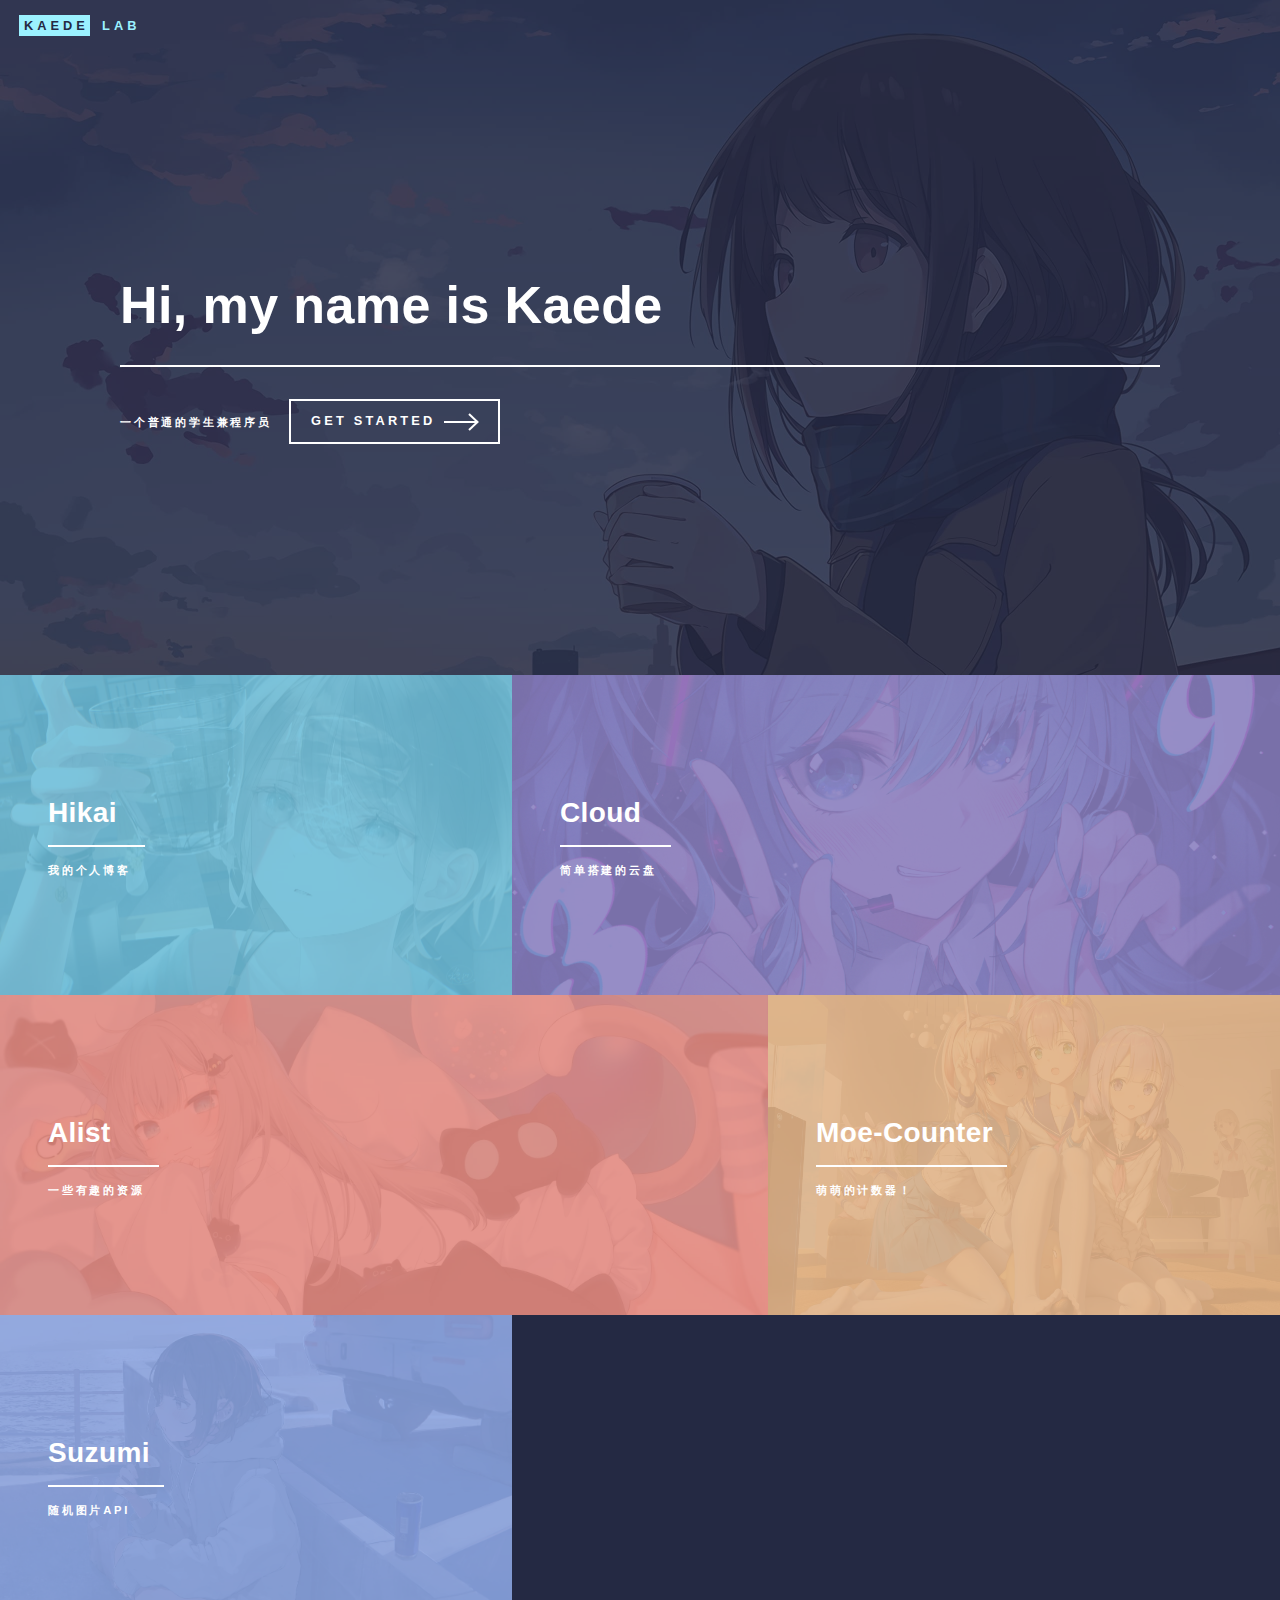
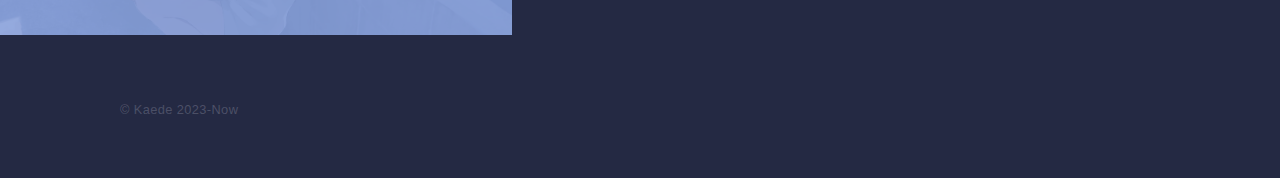
==== kaede-lab/index.html @ 8e65e3f0 "加入个人博客的源代码" ====
<!DOCTYPE HTML>
<html>

<head>
	<title>Kaede Lab</title>
	<meta charset="utf-8" />
	<meta name="viewport" content="width=device-width, initial-scale=1, user-scalable=no" />
	<link rel="stylesheet" href="assets/css/main.css" />
	<noscript>
		<link rel="stylesheet" href="assets/css/noscript.css" />
	</noscript>
</head>

<body class="is-preload">
	<!-- Wrapper -->
	<div id="wrapper">
		<!-- Header -->
		<header id="header" class="alt">
			<a href="index.html" class="logo"><strong>Kaede</strong> <span>Lab</span></a>
		</header>
		<section id="banner" class="major">
			<div class="inner">
				<header class="major">
					<h1>Hi, my name is Kaede</h1>
				</header>
				<div class="content">
					<p>一个普通的学生兼程序员</p>
					<ul class="actions">
						<li><a href="#one" class="button next scrolly">Get Started</a></li>
					</ul>
				</div>
			</div>
		</section>

		<!-- Main -->
		<div id="Hikai">
			<!-- One -->
			<section id="one" class="tiles">
				<article>
					<span class="image">
						<img src="images/pic01.jpg" alt="" />
					</span>
					<header class="major">
						<h3><a href="https://blog.hikai.top/" class="link">Hikai</a></h3>
						<p>我的个人博客</p>
					</header>
				</article>
				<article>
					<span class="image">
						<img src="images/pic02.jpg" alt="" />
					</span>
					<header class="major">
						<h3><a href="https://cloud.hikai.top/" class="link">Cloud</a></h3>
						<p>简单搭建的云盘</p>
					</header>
				</article>
				<article>
					<span class="image">
						<img src="images/pic03.jpg" alt="" />
					</span>
					<header class="major">
						<h3><a href="https://disk.hikai.top/" class="link">Alist</a></h3>
						<p>一些有趣的资源</p>
					</header>
				</article>
				<article>
					<span class="image">
						<img src="images/pic04.jpg" alt="" />
					</span>
					<header class="major">
						<h3><a href="https://count.hikai.top/" class="link">Moe-Counter</a></h3>
						<p>萌萌的计数器！</p>
					</header>
				</article>
				<article>
					<span class="image">
						<img src="images/pic05.jpg" alt="" />
					</span>
					<header class="major">
						<h3><a href="https://suzumi.hikai.top/" class="link">Suzumi</a></h3>
						<p>随机图片API</p>
					</header>
				</article>
			</section>
		</div>
		<!-- Footer -->
		<footer id="footer">
			<div class="inner">
				<ul class="copyright">
					<li>&copy; Kaede 2023-Now</li>
				</ul>
			</div>
		</footer>

	</div>

	<!-- Scripts -->
	<script src="assets/js/jquery.min.js"></script>
	<script src="assets/js/jquery.scrolly.min.js"></script>
	<script src="assets/js/jquery.scrollex.min.js"></script>
	<script src="assets/js/browser.min.js"></script>
	<script src="assets/js/breakpoints.min.js"></script>
	<script src="assets/js/util.js"></script>
	<script src="assets/js/main.js"></script>

</body>

</html>
---- kaede-lab/assets/css/main.css ----
@import url(font-awesome.min.css);

/*
	Forty by HTML5 UP
	html5up.net | @ajlkn
	Free for personal and commercial use under the CCA 3.0 license (html5up.net/license)
*/

html, body, div, span, applet, object,
iframe, h1, h2, h3, h4, h5, h6, p, blockquote,
pre, a, abbr, acronym, address, big, cite,
code, del, dfn, em, img, ins, kbd, q, s, samp,
small, strike, strong, sub, sup, tt, var, b,
u, i, center, dl, dt, dd, ol, ul, li, fieldset,
form, label, legend, table, caption, tbody,
tfoot, thead, tr, th, td, article, aside,
canvas, details, embed, figure, figcaption,
footer, header, hgroup, menu, nav, output, ruby,
section, summary, time, mark, audio, video {
	margin: 0;
	padding: 0;
	border: 0;
	font-size: 100%;
	font: inherit;
	vertical-align: baseline;}

article, aside, details, figcaption, figure,
footer, header, hgroup, menu, nav, section {
	display: block;}

body {
	line-height: 1;
}

ol, ul {
	list-style: none;
}

blockquote, q {
	quotes: none;
}

	blockquote:before, blockquote:after, q:before, q:after {
		content: '';
		content: none;
	}

table {
	border-collapse: collapse;
	border-spacing: 0;
}

body {
	-webkit-text-size-adjust: none;
}

mark {
	background-color: transparent;
	color: inherit;
}

input::-moz-focus-inner {
	border: 0;
	padding: 0;
}

input, select, textarea {
	-moz-appearance: none;
	-webkit-appearance: none;
	-ms-appearance: none;
	appearance: none;
}

/* Basic */

	@-ms-viewport {
		width: device-width;
	}

	body {
		-ms-overflow-style: scrollbar;
	}

	@media screen and (max-width: 480px) {

		html, body {
			min-width: 320px;
		}

	}

	html {
		box-sizing: border-box;
	}

	*, *:before, *:after {
		box-sizing: inherit;
	}

	body {
		background: #242943;
	}

		body.is-preload *, body.is-preload *:before, body.is-preload *:after {
			-moz-animation: none !important;
			-webkit-animation: none !important;
			-ms-animation: none !important;
			animation: none !important;
			-moz-transition: none !important;
			-webkit-transition: none !important;
			-ms-transition: none !important;
			transition: none !important;
		}

/* Type */

	body, input, select, textarea {
		color: #ffffff;
		font-family: "Source Sans Pro", Helvetica, sans-serif;
		font-size: 17pt;
		font-weight: 300;
		letter-spacing: 0.025em;
		line-height: 1.65;
	}

		@media screen and (max-width: 1680px) {

			body, input, select, textarea {
				font-size: 14pt;
			}

		}

		@media screen and (max-width: 1280px) {

			body, input, select, textarea {
				font-size: 12pt;
			}

		}

		@media screen and (max-width: 360px) {

			body, input, select, textarea {
				font-size: 11pt;
			}

		}

	a {
		-moz-transition: color 0.2s ease-in-out, border-bottom-color 0.2s ease-in-out;
		-webkit-transition: color 0.2s ease-in-out, border-bottom-color 0.2s ease-in-out;
		-ms-transition: color 0.2s ease-in-out, border-bottom-color 0.2s ease-in-out;
		transition: color 0.2s ease-in-out, border-bottom-color 0.2s ease-in-out;
		border-bottom: dotted 1px;
		color: inherit;
		text-decoration: none;
	}

		a:hover {
			border-bottom-color: transparent;
			color: #9bf1ff !important;
		}

		a:active {
			color: #53e3fb !important;
		}

	strong, b {
		color: #ffffff;
		font-weight: 600;
	}

	em, i {
		font-style: italic;
	}

	p {
		margin: 0 0 2em 0;
	}

	h1, h2, h3, h4, h5, h6 {
		color: #ffffff;
		font-weight: 600;
		line-height: 1.65;
		margin: 0 0 1em 0;
	}

		h1 a, h2 a, h3 a, h4 a, h5 a, h6 a {
			color: inherit;
			border-bottom: 0;
		}

	h1 {
		font-size: 2.5em;
	}

	h2 {
		font-size: 1.75em;
	}

	h3 {
		font-size: 1.35em;
	}

	h4 {
		font-size: 1.1em;
	}

	h5 {
		font-size: 0.9em;
	}

	h6 {
		font-size: 0.7em;
	}

	@media screen and (max-width: 736px) {

		h1 {
			font-size: 2em;
		}

		h2 {
			font-size: 1.5em;
		}

		h3 {
			font-size: 1.25em;
		}

	}

	sub {
		font-size: 0.8em;
		position: relative;
		top: 0.5em;
	}

	sup {
		font-size: 0.8em;
		position: relative;
		top: -0.5em;
	}

	blockquote {
		border-left: solid 4px rgba(212, 212, 255, 0.1);
		font-style: italic;
		margin: 0 0 2em 0;
		padding: 0.5em 0 0.5em 2em;
	}

	code {
		background: rgba(212, 212, 255, 0.035);
		font-family: "Courier New", monospace;
		font-size: 0.9em;
		margin: 0 0.25em;
		padding: 0.25em 0.65em;
	}

	pre {
		-webkit-overflow-scrolling: touch;
		font-family: "Courier New", monospace;
		font-size: 0.9em;
		margin: 0 0 2em 0;
	}

		pre code {
			display: block;
			line-height: 1.75;
			padding: 1em 1.5em;
			overflow-x: auto;
		}

	hr {
		border: 0;
		border-bottom: solid 1px rgba(212, 212, 255, 0.1);
		margin: 2em 0;
	}

		hr.major {
			margin: 3em 0;
		}

	.align-left {
		text-align: left;
	}

	.align-center {
		text-align: center;
	}

	.align-right {
		text-align: right;
	}

/* Row */

	.row {
		display: flex;
		flex-wrap: wrap;
		box-sizing: border-box;
		align-items: stretch;
	}

		.row > * {
			box-sizing: border-box;
		}

		.row.gtr-uniform > * > :last-child {
			margin-bottom: 0;
		}

		.row.aln-left {
			justify-content: flex-start;
		}

		.row.aln-center {
			justify-content: center;
		}

		.row.aln-right {
			justify-content: flex-end;
		}

		.row.aln-top {
			align-items: flex-start;
		}

		.row.aln-middle {
			align-items: center;
		}

		.row.aln-bottom {
			align-items: flex-end;
		}

		.row > .imp {
			order: -1;
		}

		.row > .col-1 {
			width: 8.3333333333%;
		}

		.row > .off-1 {
			margin-left: 8.3333333333%;
		}

		.row > .col-2 {
			width: 16.6666666667%;
		}

		.row > .off-2 {
			margin-left: 16.6666666667%;
		}

		.row > .col-3 {
			width: 25%;
		}

		.row > .off-3 {
			margin-left: 25%;
		}

		.row > .col-4 {
			width: 33.3333333333%;
		}

		.row > .off-4 {
			margin-left: 33.3333333333%;
		}

		.row > .col-5 {
			width: 41.6666666667%;
		}

		.row > .off-5 {
			margin-left: 41.6666666667%;
		}

		.row > .col-6 {
			width: 50%;
		}

		.row > .off-6 {
			margin-left: 50%;
		}

		.row > .col-7 {
			width: 58.3333333333%;
		}

		.row > .off-7 {
			margin-left: 58.3333333333%;
		}

		.row > .col-8 {
			width: 66.6666666667%;
		}

		.row > .off-8 {
			margin-left: 66.6666666667%;
		}

		.row > .col-9 {
			width: 75%;
		}

		.row > .off-9 {
			margin-left: 75%;
		}

		.row > .col-10 {
			width: 83.3333333333%;
		}

		.row > .off-10 {
			margin-left: 83.3333333333%;
		}

		.row > .col-11 {
			width: 91.6666666667%;
		}

		.row > .off-11 {
			margin-left: 91.6666666667%;
		}

		.row > .col-12 {
			width: 100%;
		}

		.row > .off-12 {
			margin-left: 100%;
		}

		.row.gtr-0 {
			margin-top: 0;
			margin-left: 0em;
		}

			.row.gtr-0 > * {
				padding: 0 0 0 0em;
			}

			.row.gtr-0.gtr-uniform {
				margin-top: 0em;
			}

				.row.gtr-0.gtr-uniform > * {
					padding-top: 0em;
				}

		.row.gtr-25 {
			margin-top: 0;
			margin-left: -0.5em;
		}

			.row.gtr-25 > * {
				padding: 0 0 0 0.5em;
			}

			.row.gtr-25.gtr-uniform {
				margin-top: -0.5em;
			}

				.row.gtr-25.gtr-uniform > * {
					padding-top: 0.5em;
				}

		.row.gtr-50 {
			margin-top: 0;
			margin-left: -1em;
		}

			.row.gtr-50 > * {
				padding: 0 0 0 1em;
			}

			.row.gtr-50.gtr-uniform {
				margin-top: -1em;
			}

				.row.gtr-50.gtr-uniform > * {
					padding-top: 1em;
				}

		.row {
			margin-top: 0;
			margin-left: -2em;
		}

			.row > * {
				padding: 0 0 0 2em;
			}

			.row.gtr-uniform {
				margin-top: -2em;
			}

				.row.gtr-uniform > * {
					padding-top: 2em;
				}

		.row.gtr-150 {
			margin-top: 0;
			margin-left: -3em;
		}

			.row.gtr-150 > * {
				padding: 0 0 0 3em;
			}

			.row.gtr-150.gtr-uniform {
				margin-top: -3em;
			}

				.row.gtr-150.gtr-uniform > * {
					padding-top: 3em;
				}

		.row.gtr-200 {
			margin-top: 0;
			margin-left: -4em;
		}

			.row.gtr-200 > * {
				padding: 0 0 0 4em;
			}

			.row.gtr-200.gtr-uniform {
				margin-top: -4em;
			}

				.row.gtr-200.gtr-uniform > * {
					padding-top: 4em;
				}

		@media screen and (max-width: 1680px) {

			.row {
				display: flex;
				flex-wrap: wrap;
				box-sizing: border-box;
				align-items: stretch;
			}

				.row > * {
					box-sizing: border-box;
				}

				.row.gtr-uniform > * > :last-child {
					margin-bottom: 0;
				}

				.row.aln-left {
					justify-content: flex-start;
				}

				.row.aln-center {
					justify-content: center;
				}

				.row.aln-right {
					justify-content: flex-end;
				}

				.row.aln-top {
					align-items: flex-start;
				}

				.row.aln-middle {
					align-items: center;
				}

				.row.aln-bottom {
					align-items: flex-end;
				}

				.row > .imp-xlarge {
					order: -1;
				}

				.row > .col-1-xlarge {
					width: 8.3333333333%;
				}

				.row > .off-1-xlarge {
					margin-left: 8.3333333333%;
				}

				.row > .col-2-xlarge {
					width: 16.6666666667%;
				}

				.row > .off-2-xlarge {
					margin-left: 16.6666666667%;
				}

				.row > .col-3-xlarge {
					width: 25%;
				}

				.row > .off-3-xlarge {
					margin-left: 25%;
				}

				.row > .col-4-xlarge {
					width: 33.3333333333%;
				}

				.row > .off-4-xlarge {
					margin-left: 33.3333333333%;
				}

				.row > .col-5-xlarge {
					width: 41.6666666667%;
				}

				.row > .off-5-xlarge {
					margin-left: 41.6666666667%;
				}

				.row > .col-6-xlarge {
					width: 50%;
				}

				.row > .off-6-xlarge {
					margin-left: 50%;
				}

				.row > .col-7-xlarge {
					width: 58.3333333333%;
				}

				.row > .off-7-xlarge {
					margin-left: 58.3333333333%;
				}

				.row > .col-8-xlarge {
					width: 66.6666666667%;
				}

				.row > .off-8-xlarge {
					margin-left: 66.6666666667%;
				}

				.row > .col-9-xlarge {
					width: 75%;
				}

				.row > .off-9-xlarge {
					margin-left: 75%;
				}

				.row > .col-10-xlarge {
					width: 83.3333333333%;
				}

				.row > .off-10-xlarge {
					margin-left: 83.3333333333%;
				}

				.row > .col-11-xlarge {
					width: 91.6666666667%;
				}

				.row > .off-11-xlarge {
					margin-left: 91.6666666667%;
				}

				.row > .col-12-xlarge {
					width: 100%;
				}

				.row > .off-12-xlarge {
					margin-left: 100%;
				}

				.row.gtr-0 {
					margin-top: 0;
					margin-left: 0em;
				}

					.row.gtr-0 > * {
						padding: 0 0 0 0em;
					}

					.row.gtr-0.gtr-uniform {
						margin-top: 0em;
					}

						.row.gtr-0.gtr-uniform > * {
							padding-top: 0em;
						}

				.row.gtr-25 {
					margin-top: 0;
					margin-left: -0.5em;
				}

					.row.gtr-25 > * {
						padding: 0 0 0 0.5em;
					}

					.row.gtr-25.gtr-uniform {
						margin-top: -0.5em;
					}

						.row.gtr-25.gtr-uniform > * {
							padding-top: 0.5em;
						}

				.row.gtr-50 {
					margin-top: 0;
					margin-left: -1em;
				}

					.row.gtr-50 > * {
						padding: 0 0 0 1em;
					}

					.row.gtr-50.gtr-uniform {
						margin-top: -1em;
					}

						.row.gtr-50.gtr-uniform > * {
							padding-top: 1em;
						}

				.row {
					margin-top: 0;
					margin-left: -2em;
				}

					.row > * {
						padding: 0 0 0 2em;
					}

					.row.gtr-uniform {
						margin-top: -2em;
					}

						.row.gtr-uniform > * {
							padding-top: 2em;
						}

				.row.gtr-150 {
					margin-top: 0;
					margin-left: -3em;
				}

					.row.gtr-150 > * {
						padding: 0 0 0 3em;
					}

					.row.gtr-150.gtr-uniform {
						margin-top: -3em;
					}

						.row.gtr-150.gtr-uniform > * {
							padding-top: 3em;
						}

				.row.gtr-200 {
					margin-top: 0;
					margin-left: -4em;
				}

					.row.gtr-200 > * {
						padding: 0 0 0 4em;
					}

					.row.gtr-200.gtr-uniform {
						margin-top: -4em;
					}

						.row.gtr-200.gtr-uniform > * {
							padding-top: 4em;
						}

		}

		@media screen and (max-width: 1280px) {

			.row {
				display: flex;
				flex-wrap: wrap;
				box-sizing: border-box;
				align-items: stretch;
			}

				.row > * {
					box-sizing: border-box;
				}

				.row.gtr-uniform > * > :last-child {
					margin-bottom: 0;
				}

				.row.aln-left {
					justify-content: flex-start;
				}

				.row.aln-center {
					justify-content: center;
				}

				.row.aln-right {
					justify-content: flex-end;
				}

				.row.aln-top {
					align-items: flex-start;
				}

				.row.aln-middle {
					align-items: center;
				}

				.row.aln-bottom {
					align-items: flex-end;
				}

				.row > .imp-large {
					order: -1;
				}

				.row > .col-1-large {
					width: 8.3333333333%;
				}

				.row > .off-1-large {
					margin-left: 8.3333333333%;
				}

				.row > .col-2-large {
					width: 16.6666666667%;
				}

				.row > .off-2-large {
					margin-left: 16.6666666667%;
				}

				.row > .col-3-large {
					width: 25%;
				}

				.row > .off-3-large {
					margin-left: 25%;
				}

				.row > .col-4-large {
					width: 33.3333333333%;
				}

				.row > .off-4-large {
					margin-left: 33.3333333333%;
				}

				.row > .col-5-large {
					width: 41.6666666667%;
				}

				.row > .off-5-large {
					margin-left: 41.6666666667%;
				}

				.row > .col-6-large {
					width: 50%;
				}

				.row > .off-6-large {
					margin-left: 50%;
				}

				.row > .col-7-large {
					width: 58.3333333333%;
				}

				.row > .off-7-large {
					margin-left: 58.3333333333%;
				}

				.row > .col-8-large {
					width: 66.6666666667%;
				}

				.row > .off-8-large {
					margin-left: 66.6666666667%;
				}

				.row > .col-9-large {
					width: 75%;
				}

				.row > .off-9-large {
					margin-left: 75%;
				}

				.row > .col-10-large {
					width: 83.3333333333%;
				}

				.row > .off-10-large {
					margin-left: 83.3333333333%;
				}

				.row > .col-11-large {
					width: 91.6666666667%;
				}

				.row > .off-11-large {
					margin-left: 91.6666666667%;
				}

				.row > .col-12-large {
					width: 100%;
				}

				.row > .off-12-large {
					margin-left: 100%;
				}

				.row.gtr-0 {
					margin-top: 0;
					margin-left: 0em;
				}

					.row.gtr-0 > * {
						padding: 0 0 0 0em;
					}

					.row.gtr-0.gtr-uniform {
						margin-top: 0em;
					}

						.row.gtr-0.gtr-uniform > * {
							padding-top: 0em;
						}

				.row.gtr-25 {
					margin-top: 0;
					margin-left: -0.375em;
				}

					.row.gtr-25 > * {
						padding: 0 0 0 0.375em;
					}

					.row.gtr-25.gtr-uniform {
						margin-top: -0.375em;
					}

						.row.gtr-25.gtr-uniform > * {
							padding-top: 0.375em;
						}

				.row.gtr-50 {
					margin-top: 0;
					margin-left: -0.75em;
				}

					.row.gtr-50 > * {
						padding: 0 0 0 0.75em;
					}

					.row.gtr-50.gtr-uniform {
						margin-top: -0.75em;
					}

						.row.gtr-50.gtr-uniform > * {
							padding-top: 0.75em;
						}

				.row {
					margin-top: 0;
					margin-left: -1.5em;
				}

					.row > * {
						padding: 0 0 0 1.5em;
					}

					.row.gtr-uniform {
						margin-top: -1.5em;
					}

						.row.gtr-uniform > * {
							padding-top: 1.5em;
						}

				.row.gtr-150 {
					margin-top: 0;
					margin-left: -2.25em;
				}

					.row.gtr-150 > * {
						padding: 0 0 0 2.25em;
					}

					.row.gtr-150.gtr-uniform {
						margin-top: -2.25em;
					}

						.row.gtr-150.gtr-uniform > * {
							padding-top: 2.25em;
						}

				.row.gtr-200 {
					margin-top: 0;
					margin-left: -3em;
				}

					.row.gtr-200 > * {
						padding: 0 0 0 3em;
					}

					.row.gtr-200.gtr-uniform {
						margin-top: -3em;
					}

						.row.gtr-200.gtr-uniform > * {
							padding-top: 3em;
						}

		}

		@media screen and (max-width: 980px) {

			.row {
				display: flex;
				flex-wrap: wrap;
				box-sizing: border-box;
				align-items: stretch;
			}

				.row > * {
					box-sizing: border-box;
				}

				.row.gtr-uniform > * > :last-child {
					margin-bottom: 0;
				}

				.row.aln-left {
					justify-content: flex-start;
				}

				.row.aln-center {
					justify-content: center;
				}

				.row.aln-right {
					justify-content: flex-end;
				}

				.row.aln-top {
					align-items: flex-start;
				}

				.row.aln-middle {
					align-items: center;
				}

				.row.aln-bottom {
					align-items: flex-end;
				}

				.row > .imp-medium {
					order: -1;
				}

				.row > .col-1-medium {
					width: 8.3333333333%;
				}

				.row > .off-1-medium {
					margin-left: 8.3333333333%;
				}

				.row > .col-2-medium {
					width: 16.6666666667%;
				}

				.row > .off-2-medium {
					margin-left: 16.6666666667%;
				}

				.row > .col-3-medium {
					width: 25%;
				}

				.row > .off-3-medium {
					margin-left: 25%;
				}

				.row > .col-4-medium {
					width: 33.3333333333%;
				}

				.row > .off-4-medium {
					margin-left: 33.3333333333%;
				}

				.row > .col-5-medium {
					width: 41.6666666667%;
				}

				.row > .off-5-medium {
					margin-left: 41.6666666667%;
				}

				.row > .col-6-medium {
					width: 50%;
				}

				.row > .off-6-medium {
					margin-left: 50%;
				}

				.row > .col-7-medium {
					width: 58.3333333333%;
				}

				.row > .off-7-medium {
					margin-left: 58.3333333333%;
				}

				.row > .col-8-medium {
					width: 66.6666666667%;
				}

				.row > .off-8-medium {
					margin-left: 66.6666666667%;
				}

				.row > .col-9-medium {
					width: 75%;
				}

				.row > .off-9-medium {
					margin-left: 75%;
				}

				.row > .col-10-medium {
					width: 83.3333333333%;
				}

				.row > .off-10-medium {
					margin-left: 83.3333333333%;
				}

				.row > .col-11-medium {
					width: 91.6666666667%;
				}

				.row > .off-11-medium {
					margin-left: 91.6666666667%;
				}

				.row > .col-12-medium {
					width: 100%;
				}

				.row > .off-12-medium {
					margin-left: 100%;
				}

				.row.gtr-0 {
					margin-top: 0;
					margin-left: 0em;
				}

					.row.gtr-0 > * {
						padding: 0 0 0 0em;
					}

					.row.gtr-0.gtr-uniform {
						margin-top: 0em;
					}

						.row.gtr-0.gtr-uniform > * {
							padding-top: 0em;
						}

				.row.gtr-25 {
					margin-top: 0;
					margin-left: -0.375em;
				}

					.row.gtr-25 > * {
						padding: 0 0 0 0.375em;
					}

					.row.gtr-25.gtr-uniform {
						margin-top: -0.375em;
					}

						.row.gtr-25.gtr-uniform > * {
							padding-top: 0.375em;
						}

				.row.gtr-50 {
					margin-top: 0;
					margin-left: -0.75em;
				}

					.row.gtr-50 > * {
						padding: 0 0 0 0.75em;
					}

					.row.gtr-50.gtr-uniform {
						margin-top: -0.75em;
					}

						.row.gtr-50.gtr-uniform > * {
							padding-top: 0.75em;
						}

				.row {
					margin-top: 0;
					margin-left: -1.5em;
				}

					.row > * {
						padding: 0 0 0 1.5em;
					}

					.row.gtr-uniform {
						margin-top: -1.5em;
					}

						.row.gtr-uniform > * {
							padding-top: 1.5em;
						}

				.row.gtr-150 {
					margin-top: 0;
					margin-left: -2.25em;
				}

					.row.gtr-150 > * {
						padding: 0 0 0 2.25em;
					}

					.row.gtr-150.gtr-uniform {
						margin-top: -2.25em;
					}

						.row.gtr-150.gtr-uniform > * {
							padding-top: 2.25em;
						}

				.row.gtr-200 {
					margin-top: 0;
					margin-left: -3em;
				}

					.row.gtr-200 > * {
						padding: 0 0 0 3em;
					}

					.row.gtr-200.gtr-uniform {
						margin-top: -3em;
					}

						.row.gtr-200.gtr-uniform > * {
							padding-top: 3em;
						}

		}

		@media screen and (max-width: 736px) {

			.row {
				display: flex;
				flex-wrap: wrap;
				box-sizing: border-box;
				align-items: stretch;
			}

				.row > * {
					box-sizing: border-box;
				}

				.row.gtr-uniform > * > :last-child {
					margin-bottom: 0;
				}

				.row.aln-left {
					justify-content: flex-start;
				}

				.row.aln-center {
					justify-content: center;
				}

				.row.aln-right {
					justify-content: flex-end;
				}

				.row.aln-top {
					align-items: flex-start;
				}

				.row.aln-middle {
					align-items: center;
				}

				.row.aln-bottom {
					align-items: flex-end;
				}

				.row > .imp-small {
					order: -1;
				}

				.row > .col-1-small {
					width: 8.3333333333%;
				}

				.row > .off-1-small {
					margin-left: 8.3333333333%;
				}

				.row > .col-2-small {
					width: 16.6666666667%;
				}

				.row > .off-2-small {
					margin-left: 16.6666666667%;
				}

				.row > .col-3-small {
					width: 25%;
				}

				.row > .off-3-small {
					margin-left: 25%;
				}

				.row > .col-4-small {
					width: 33.3333333333%;
				}

				.row > .off-4-small {
					margin-left: 33.3333333333%;
				}

				.row > .col-5-small {
					width: 41.6666666667%;
				}

				.row > .off-5-small {
					margin-left: 41.6666666667%;
				}

				.row > .col-6-small {
					width: 50%;
				}

				.row > .off-6-small {
					margin-left: 50%;
				}

				.row > .col-7-small {
					width: 58.3333333333%;
				}

				.row > .off-7-small {
					margin-left: 58.3333333333%;
				}

				.row > .col-8-small {
					width: 66.6666666667%;
				}

				.row > .off-8-small {
					margin-left: 66.6666666667%;
				}

				.row > .col-9-small {
					width: 75%;
				}

				.row > .off-9-small {
					margin-left: 75%;
				}

				.row > .col-10-small {
					width: 83.3333333333%;
				}

				.row > .off-10-small {
					margin-left: 83.3333333333%;
				}

				.row > .col-11-small {
					width: 91.6666666667%;
				}

				.row > .off-11-small {
					margin-left: 91.6666666667%;
				}

				.row > .col-12-small {
					width: 100%;
				}

				.row > .off-12-small {
					margin-left: 100%;
				}

				.row.gtr-0 {
					margin-top: 0;
					margin-left: 0em;
				}

					.row.gtr-0 > * {
						padding: 0 0 0 0em;
					}

					.row.gtr-0.gtr-uniform {
						margin-top: 0em;
					}

						.row.gtr-0.gtr-uniform > * {
							padding-top: 0em;
						}

				.row.gtr-25 {
					margin-top: 0;
					margin-left: -0.3125em;
				}

					.row.gtr-25 > * {
						padding: 0 0 0 0.3125em;
					}

					.row.gtr-25.gtr-uniform {
						margin-top: -0.3125em;
					}

						.row.gtr-25.gtr-uniform > * {
							padding-top: 0.3125em;
						}

				.row.gtr-50 {
					margin-top: 0;
					margin-left: -0.625em;
				}

					.row.gtr-50 > * {
						padding: 0 0 0 0.625em;
					}

					.row.gtr-50.gtr-uniform {
						margin-top: -0.625em;
					}

						.row.gtr-50.gtr-uniform > * {
							padding-top: 0.625em;
						}

				.row {
					margin-top: 0;
					margin-left: -1.25em;
				}

					.row > * {
						padding: 0 0 0 1.25em;
					}

					.row.gtr-uniform {
						margin-top: -1.25em;
					}

						.row.gtr-uniform > * {
							padding-top: 1.25em;
						}

				.row.gtr-150 {
					margin-top: 0;
					margin-left: -1.875em;
				}

					.row.gtr-150 > * {
						padding: 0 0 0 1.875em;
					}

					.row.gtr-150.gtr-uniform {
						margin-top: -1.875em;
					}

						.row.gtr-150.gtr-uniform > * {
							padding-top: 1.875em;
						}

				.row.gtr-200 {
					margin-top: 0;
					margin-left: -2.5em;
				}

					.row.gtr-200 > * {
						padding: 0 0 0 2.5em;
					}

					.row.gtr-200.gtr-uniform {
						margin-top: -2.5em;
					}

						.row.gtr-200.gtr-uniform > * {
							padding-top: 2.5em;
						}

		}

		@media screen and (max-width: 480px) {

			.row {
				display: flex;
				flex-wrap: wrap;
				box-sizing: border-box;
				align-items: stretch;
			}

				.row > * {
					box-sizing: border-box;
				}

				.row.gtr-uniform > * > :last-child {
					margin-bottom: 0;
				}

				.row.aln-left {
					justify-content: flex-start;
				}

				.row.aln-center {
					justify-content: center;
				}

				.row.aln-right {
					justify-content: flex-end;
				}

				.row.aln-top {
					align-items: flex-start;
				}

				.row.aln-middle {
					align-items: center;
				}

				.row.aln-bottom {
					align-items: flex-end;
				}

				.row > .imp-xsmall {
					order: -1;
				}

				.row > .col-1-xsmall {
					width: 8.3333333333%;
				}

				.row > .off-1-xsmall {
					margin-left: 8.3333333333%;
				}

				.row > .col-2-xsmall {
					width: 16.6666666667%;
				}

				.row > .off-2-xsmall {
					margin-left: 16.6666666667%;
				}

				.row > .col-3-xsmall {
					width: 25%;
				}

				.row > .off-3-xsmall {
					margin-left: 25%;
				}

				.row > .col-4-xsmall {
					width: 33.3333333333%;
				}

				.row > .off-4-xsmall {
					margin-left: 33.3333333333%;
				}

				.row > .col-5-xsmall {
					width: 41.6666666667%;
				}

				.row > .off-5-xsmall {
					margin-left: 41.6666666667%;
				}

				.row > .col-6-xsmall {
					width: 50%;
				}

				.row > .off-6-xsmall {
					margin-left: 50%;
				}

				.row > .col-7-xsmall {
					width: 58.3333333333%;
				}

				.row > .off-7-xsmall {
					margin-left: 58.3333333333%;
				}

				.row > .col-8-xsmall {
					width: 66.6666666667%;
				}

				.row > .off-8-xsmall {
					margin-left: 66.6666666667%;
				}

				.row > .col-9-xsmall {
					width: 75%;
				}

				.row > .off-9-xsmall {
					margin-left: 75%;
				}

				.row > .col-10-xsmall {
					width: 83.3333333333%;
				}

				.row > .off-10-xsmall {
					margin-left: 83.3333333333%;
				}

				.row > .col-11-xsmall {
					width: 91.6666666667%;
				}

				.row > .off-11-xsmall {
					margin-left: 91.6666666667%;
				}

				.row > .col-12-xsmall {
					width: 100%;
				}

				.row > .off-12-xsmall {
					margin-left: 100%;
				}

				.row.gtr-0 {
					margin-top: 0;
					margin-left: 0em;
				}

					.row.gtr-0 > * {
						padding: 0 0 0 0em;
					}

					.row.gtr-0.gtr-uniform {
						margin-top: 0em;
					}

						.row.gtr-0.gtr-uniform > * {
							padding-top: 0em;
						}

				.row.gtr-25 {
					margin-top: 0;
					margin-left: -0.3125em;
				}

					.row.gtr-25 > * {
						padding: 0 0 0 0.3125em;
					}

					.row.gtr-25.gtr-uniform {
						margin-top: -0.3125em;
					}

						.row.gtr-25.gtr-uniform > * {
							padding-top: 0.3125em;
						}

				.row.gtr-50 {
					margin-top: 0;
					margin-left: -0.625em;
				}

					.row.gtr-50 > * {
						padding: 0 0 0 0.625em;
					}

					.row.gtr-50.gtr-uniform {
						margin-top: -0.625em;
					}

						.row.gtr-50.gtr-uniform > * {
							padding-top: 0.625em;
						}

				.row {
					margin-top: 0;
					margin-left: -1.25em;
				}

					.row > * {
						padding: 0 0 0 1.25em;
					}

					.row.gtr-uniform {
						margin-top: -1.25em;
					}

						.row.gtr-uniform > * {
							padding-top: 1.25em;
						}

				.row.gtr-150 {
					margin-top: 0;
					margin-left: -1.875em;
				}

					.row.gtr-150 > * {
						padding: 0 0 0 1.875em;
					}

					.row.gtr-150.gtr-uniform {
						margin-top: -1.875em;
					}

						.row.gtr-150.gtr-uniform > * {
							padding-top: 1.875em;
						}

				.row.gtr-200 {
					margin-top: 0;
					margin-left: -2.5em;
				}

					.row.gtr-200 > * {
						padding: 0 0 0 2.5em;
					}

					.row.gtr-200.gtr-uniform {
						margin-top: -2.5em;
					}

						.row.gtr-200.gtr-uniform > * {
							padding-top: 2.5em;
						}

		}

/* Section/Article */

	section.special, article.special {
		text-align: center;
	}

	header.major {
		width: -moz-max-content;
		width: -webkit-max-content;
		width: -ms-max-content;
		width: max-content;
		margin-bottom: 2em;
	}

		header.major > :first-child {
			margin-bottom: 0;
			width: calc(100% + 0.5em);
		}

			header.major > :first-child:after {
				content: '';
				background-color: #ffffff;
				display: block;
				height: 2px;
				margin: 0.325em 0 0.5em 0;
				width: 100%;
			}

		header.major > p {
			font-size: 0.7em;
			font-weight: 600;
			letter-spacing: 0.25em;
			margin-bottom: 0;
			text-transform: uppercase;
		}

		body.is-ie header.major > :first-child:after {
			max-width: 9em;
		}

		body.is-ie header.major > h1:after {
			max-width: 100% !important;
		}

	@media screen and (max-width: 736px) {

		header.major > p br {
			display: none;
		}

	}

/* Form */

	form {
		margin: 0 0 2em 0;
	}

		form > :last-child {
			margin-bottom: 0;
		}

		form > .fields {
			display: -moz-flex;
			display: -webkit-flex;
			display: -ms-flex;
			display: flex;
			-moz-flex-wrap: wrap;
			-webkit-flex-wrap: wrap;
			-ms-flex-wrap: wrap;
			flex-wrap: wrap;
			width: calc(100% + 3em);
			margin: -1.5em 0 2em -1.5em;
		}

			form > .fields > .field {
				-moz-flex-grow: 0;
				-webkit-flex-grow: 0;
				-ms-flex-grow: 0;
				flex-grow: 0;
				-moz-flex-shrink: 0;
				-webkit-flex-shrink: 0;
				-ms-flex-shrink: 0;
				flex-shrink: 0;
				padding: 1.5em 0 0 1.5em;
				width: calc(100% - 1.5em);
			}

				form > .fields > .field.half {
					width: calc(50% - 0.75em);
				}

				form > .fields > .field.third {
					width: calc(100%/3 - 0.5em);
				}

				form > .fields > .field.quarter {
					width: calc(25% - 0.375em);
				}

		@media screen and (max-width: 480px) {

			form > .fields {
				width: calc(100% + 3em);
				margin: -1.5em 0 2em -1.5em;
			}

				form > .fields > .field {
					padding: 1.5em 0 0 1.5em;
					width: calc(100% - 1.5em);
				}

					form > .fields > .field.half {
						width: calc(100% - 1.5em);
					}

					form > .fields > .field.third {
						width: calc(100% - 1.5em);
					}

					form > .fields > .field.quarter {
						width: calc(100% - 1.5em);
					}

		}

	label {
		color: #ffffff;
		display: block;
		font-size: 0.8em;
		font-weight: 600;
		letter-spacing: 0.25em;
		margin: 0 0 1em 0;
		text-transform: uppercase;
	}

	input[type="text"],
	input[type="password"],
	input[type="email"],
	input[type="tel"],
	input[type="search"],
	input[type="url"],
	select,
	textarea {
		-moz-appearance: none;
		-webkit-appearance: none;
		-ms-appearance: none;
		appearance: none;
		background: rgba(212, 212, 255, 0.035);
		border: none;
		border-radius: 0;
		color: inherit;
		display: block;
		outline: 0;
		padding: 0 1em;
		text-decoration: none;
		width: 100%;
	}

		input[type="text"]:invalid,
		input[type="password"]:invalid,
		input[type="email"]:invalid,
		input[type="tel"]:invalid,
		input[type="search"]:invalid,
		input[type="url"]:invalid,
		select:invalid,
		textarea:invalid {
			box-shadow: none;
		}

		input[type="text"]:focus,
		input[type="password"]:focus,
		input[type="email"]:focus,
		input[type="tel"]:focus,
		input[type="search"]:focus,
		input[type="url"]:focus,
		select:focus,
		textarea:focus {
			border-color: #9bf1ff;
			box-shadow: 0 0 0 2px #9bf1ff;
		}

	select {
		background-image: url("data:image/svg+xml;charset=utf8,%3Csvg xmlns='http://www.w3.org/2000/svg' width='40' height='40' preserveAspectRatio='none' viewBox='0 0 40 40'%3E%3Cpath d='M9.4,12.3l10.4,10.4l10.4-10.4c0.2-0.2,0.5-0.4,0.9-0.4c0.3,0,0.6,0.1,0.9,0.4l3.3,3.3c0.2,0.2,0.4,0.5,0.4,0.9 c0,0.4-0.1,0.6-0.4,0.9L20.7,31.9c-0.2,0.2-0.5,0.4-0.9,0.4c-0.3,0-0.6-0.1-0.9-0.4L4.3,17.3c-0.2-0.2-0.4-0.5-0.4-0.9 c0-0.4,0.1-0.6,0.4-0.9l3.3-3.3c0.2-0.2,0.5-0.4,0.9-0.4S9.1,12.1,9.4,12.3z' fill='rgba(212, 212, 255, 0.1)' /%3E%3C/svg%3E");
		background-size: 1.25rem;
		background-repeat: no-repeat;
		background-position: calc(100% - 1rem) center;
		height: 2.75em;
		padding-right: 2.75em;
		text-overflow: ellipsis;
	}

		select option {
			color: #ffffff;
			background: #242943;
		}

		select:focus::-ms-value {
			background-color: transparent;
		}

		select::-ms-expand {
			display: none;
		}

	input[type="text"],
	input[type="password"],
	input[type="email"],
	input[type="tel"],
	input[type="search"],
	input[type="url"],
	select {
		height: 2.75em;
	}

	textarea {
		padding: 0.75em 1em;
	}

	input[type="checkbox"],
	input[type="radio"] {
		-moz-appearance: none;
		-webkit-appearance: none;
		-ms-appearance: none;
		appearance: none;
		display: block;
		float: left;
		margin-right: -2em;
		opacity: 0;
		width: 1em;
		z-index: -1;
	}

		input[type="checkbox"] + label,
		input[type="radio"] + label {
			text-decoration: none;
			color: #ffffff;
			cursor: pointer;
			display: inline-block;
			font-weight: 300;
			padding-left: 2.65em;
			padding-right: 0.75em;
			position: relative;
		}

			input[type="checkbox"] + label:before,
			input[type="radio"] + label:before {
				-moz-osx-font-smoothing: grayscale;
				-webkit-font-smoothing: antialiased;
				font-family: FontAwesome;
				font-style: normal;
				font-weight: normal;
				text-transform: none !important;
			}

			input[type="checkbox"] + label:before,
			input[type="radio"] + label:before {
				background: rgba(212, 212, 255, 0.035);
				content: '';
				display: inline-block;
				height: 1.65em;
				left: 0;
				letter-spacing: 0;
				line-height: 1.58125em;
				position: absolute;
				text-align: center;
				top: 0;
				width: 1.65em;
			}

		input[type="checkbox"]:checked + label:before,
		input[type="radio"]:checked + label:before {
			background: #ffffff;
			border-color: #9bf1ff;
			content: '\f00c';
			color: #242943;
		}

		input[type="checkbox"]:focus + label:before,
		input[type="radio"]:focus + label:before {
			box-shadow: 0 0 0 2px #9bf1ff;
		}

	input[type="radio"] + label:before {
		border-radius: 100%;
	}

	::-webkit-input-placeholder {
		color: rgba(244, 244, 255, 0.2) !important;
		opacity: 1.0;
	}

	:-moz-placeholder {
		color: rgba(244, 244, 255, 0.2) !important;
		opacity: 1.0;
	}

	::-moz-placeholder {
		color: rgba(244, 244, 255, 0.2) !important;
		opacity: 1.0;
	}

	:-ms-input-placeholder {
		color: rgba(244, 244, 255, 0.2) !important;
		opacity: 1.0;
	}

/* Box */

	.box {
		border: solid 1px rgba(212, 212, 255, 0.1);
		margin-bottom: 2em;
		padding: 1.5em;
	}

		.box > :last-child,
		.box > :last-child > :last-child,
		.box > :last-child > :last-child > :last-child {
			margin-bottom: 0;
		}

		.box.alt {
			border: 0;
			border-radius: 0;
			padding: 0;
		}

/* Icon */

	.icon {
		text-decoration: none;
		border-bottom: none;
		position: relative;
	}

		.icon:before {
			-moz-osx-font-smoothing: grayscale;
			-webkit-font-smoothing: antialiased;
			font-family: FontAwesome;
			font-style: normal;
			font-weight: normal;
			text-transform: none !important;
		}

		.icon > .label {
			display: none;
		}

		.icon.alt:before {
			background-color: #ffffff;
			border-radius: 100%;
			color: #242943;
			display: inline-block;
			height: 2em;
			line-height: 2em;
			text-align: center;
			width: 2em;
		}

	a.icon.alt:before {
		-moz-transition: background-color 0.2s ease-in-out;
		-webkit-transition: background-color 0.2s ease-in-out;
		-ms-transition: background-color 0.2s ease-in-out;
		transition: background-color 0.2s ease-in-out;
	}

	a.icon.alt:hover:before {
		background-color: #6fc3df;
	}

	a.icon.alt:active:before {
		background-color: #37a6cb;
	}

/* Image */

	.image {
		border: 0;
		display: inline-block;
		position: relative;
	}

		.image img {
			display: block;
		}

		.image.left, .image.right {
			max-width: 30%;
		}

			.image.left img, .image.right img {
				width: 100%;
			}

		.image.left {
			float: left;
			margin: 0 1.5em 1.25em 0;
			top: 0.25em;
		}

		.image.right {
			float: right;
			margin: 0 0 1.25em 1.5em;
			top: 0.25em;
		}

		.image.fit {
			display: block;
			margin: 0 0 2em 0;
			width: 100%;
		}

			.image.fit img {
				width: 100%;
			}

		.image.main {
			display: block;
			margin: 2.5em 0;
			width: 100%;
		}

			.image.main img {
				width: 100%;
			}

			@media screen and (max-width: 736px) {

				.image.main {
					margin: 1.5em 0;
				}

			}

/* List */

	ol {
		list-style: decimal;
		margin: 0 0 2em 0;
		padding-left: 1.25em;
	}

		ol li {
			padding-left: 0.25em;
		}

	ul {
		list-style: disc;
		margin: 0 0 2em 0;
		padding-left: 1em;
	}

		ul li {
			padding-left: 0.5em;
		}

		ul.alt {
			list-style: none;
			padding-left: 0;
		}

			ul.alt li {
				border-top: solid 1px rgba(212, 212, 255, 0.1);
				padding: 0.5em 0;
			}

				ul.alt li:first-child {
					border-top: 0;
					padding-top: 0;
				}

	dl {
		margin: 0 0 2em 0;
	}

		dl dt {
			display: block;
			font-weight: 600;
			margin: 0 0 1em 0;
		}

		dl dd {
			margin-left: 2em;
		}

/* Actions */

	ul.actions {
		display: -moz-flex;
		display: -webkit-flex;
		display: -ms-flex;
		display: flex;
		cursor: default;
		list-style: none;
		margin-left: -1em;
		padding-left: 0;
	}

		ul.actions li {
			padding: 0 0 0 1em;
			vertical-align: middle;
		}

		ul.actions.special {
			-moz-justify-content: center;
			-webkit-justify-content: center;
			-ms-justify-content: center;
			justify-content: center;
			width: 100%;
			margin-left: 0;
		}

			ul.actions.special li:first-child {
				padding-left: 0;
			}

		ul.actions.stacked {
			-moz-flex-direction: column;
			-webkit-flex-direction: column;
			-ms-flex-direction: column;
			flex-direction: column;
			margin-left: 0;
		}

			ul.actions.stacked li {
				padding: 1.3em 0 0 0;
			}

				ul.actions.stacked li:first-child {
					padding-top: 0;
				}

		ul.actions.fit {
			width: calc(100% + 1em);
		}

			ul.actions.fit li {
				-moz-flex-grow: 1;
				-webkit-flex-grow: 1;
				-ms-flex-grow: 1;
				flex-grow: 1;
				-moz-flex-shrink: 1;
				-webkit-flex-shrink: 1;
				-ms-flex-shrink: 1;
				flex-shrink: 1;
				width: 100%;
			}

				ul.actions.fit li > * {
					width: 100%;
				}

			ul.actions.fit.stacked {
				width: 100%;
			}

/* Icons */

	ul.icons {
		cursor: default;
		list-style: none;
		padding-left: 0;
	}

		ul.icons li {
			display: inline-block;
			padding: 0 1em 0 0;
		}

			ul.icons li:last-child {
				padding-right: 0;
			}

		@media screen and (max-width: 736px) {

			ul.icons li {
				padding: 0 0.75em 0 0;
			}

		}

/* Pagination */

	ul.pagination {
		cursor: default;
		list-style: none;
		padding-left: 0;
	}

		ul.pagination li {
			display: inline-block;
			padding-left: 0;
			vertical-align: middle;
		}

			ul.pagination li > .page {
				-moz-transition: background-color 0.2s ease-in-out, color 0.2s ease-in-out;
				-webkit-transition: background-color 0.2s ease-in-out, color 0.2s ease-in-out;
				-ms-transition: background-color 0.2s ease-in-out, color 0.2s ease-in-out;
				transition: background-color 0.2s ease-in-out, color 0.2s ease-in-out;
				border-bottom: 0;
				display: inline-block;
				font-size: 0.8em;
				font-weight: 600;
				height: 1.5em;
				line-height: 1.5em;
				margin: 0 0.125em;
				min-width: 1.5em;
				padding: 0 0.5em;
				text-align: center;
			}

				ul.pagination li > .page.active {
					background-color: #ffffff;
					color: #242943;
				}

					ul.pagination li > .page.active:hover {
						background-color: #9bf1ff;
						color: #242943 !important;
					}

					ul.pagination li > .page.active:active {
						background-color: #53e3fb;
					}

			ul.pagination li:first-child {
				padding-right: 0.75em;
			}

			ul.pagination li:last-child {
				padding-left: 0.75em;
			}

		@media screen and (max-width: 480px) {

			ul.pagination li:nth-child(n+2):nth-last-child(n+2) {
				display: none;
			}

			ul.pagination li:first-child {
				padding-right: 0;
			}

		}

/* Table */

	.table-wrapper {
		-webkit-overflow-scrolling: touch;
		overflow-x: auto;
	}

	table {
		margin: 0 0 2em 0;
		width: 100%;
	}

		table tbody tr {
			border: solid 1px rgba(212, 212, 255, 0.1);
			border-left: 0;
			border-right: 0;
		}

			table tbody tr:nth-child(2n + 1) {
				background-color: rgba(212, 212, 255, 0.035);
			}

		table td {
			padding: 0.75em 0.75em;
		}

		table th {
			color: #ffffff;
			font-size: 0.9em;
			font-weight: 600;
			padding: 0 0.75em 0.75em 0.75em;
			text-align: left;
		}

		table thead {
			border-bottom: solid 2px rgba(212, 212, 255, 0.1);
		}

		table tfoot {
			border-top: solid 2px rgba(212, 212, 255, 0.1);
		}

		table.alt {
			border-collapse: separate;
		}

			table.alt tbody tr td {
				border: solid 1px rgba(212, 212, 255, 0.1);
				border-left-width: 0;
				border-top-width: 0;
			}

				table.alt tbody tr td:first-child {
					border-left-width: 1px;
				}

			table.alt tbody tr:first-child td {
				border-top-width: 1px;
			}

			table.alt thead {
				border-bottom: 0;
			}

			table.alt tfoot {
				border-top: 0;
			}

/* Button */

	input[type="submit"],
	input[type="reset"],
	input[type="button"],
	button,
	.button {
		-moz-appearance: none;
		-webkit-appearance: none;
		-ms-appearance: none;
		appearance: none;
		-moz-transition: background-color 0.2s ease-in-out, box-shadow 0.2s ease-in-out, color 0.2s ease-in-out;
		-webkit-transition: background-color 0.2s ease-in-out, box-shadow 0.2s ease-in-out, color 0.2s ease-in-out;
		-ms-transition: background-color 0.2s ease-in-out, box-shadow 0.2s ease-in-out, color 0.2s ease-in-out;
		transition: background-color 0.2s ease-in-out, box-shadow 0.2s ease-in-out, color 0.2s ease-in-out;
		background-color: transparent;
		border: 0;
		border-radius: 0;
		box-shadow: inset 0 0 0 2px #ffffff;
		color: #ffffff;
		cursor: pointer;
		display: inline-block;
		font-size: 0.8em;
		font-weight: 600;
		height: 3.5em;
		letter-spacing: 0.25em;
		line-height: 3.5em;
		padding: 0 1.75em;
		text-align: center;
		text-decoration: none;
		text-transform: uppercase;
		white-space: nowrap;
	}

		input[type="submit"]:hover, input[type="submit"]:active,
		input[type="reset"]:hover,
		input[type="reset"]:active,
		input[type="button"]:hover,
		input[type="button"]:active,
		button:hover,
		button:active,
		.button:hover,
		.button:active {
			box-shadow: inset 0 0 0 2px #9bf1ff;
			color: #9bf1ff;
		}

		input[type="submit"]:active,
		input[type="reset"]:active,
		input[type="button"]:active,
		button:active,
		.button:active {
			background-color: rgba(155, 241, 255, 0.1);
			box-shadow: inset 0 0 0 2px #53e3fb;
			color: #53e3fb;
		}

		input[type="submit"].icon:before,
		input[type="reset"].icon:before,
		input[type="button"].icon:before,
		button.icon:before,
		.button.icon:before {
			margin-right: 0.5em;
		}

		input[type="submit"].fit,
		input[type="reset"].fit,
		input[type="button"].fit,
		button.fit,
		.button.fit {
			width: 100%;
		}

		input[type="submit"].small,
		input[type="reset"].small,
		input[type="button"].small,
		button.small,
		.button.small {
			font-size: 0.6em;
		}

		input[type="submit"].large,
		input[type="reset"].large,
		input[type="button"].large,
		button.large,
		.button.large {
			font-size: 1.25em;
			height: 3em;
			line-height: 3em;
		}

		input[type="submit"].next,
		input[type="reset"].next,
		input[type="button"].next,
		button.next,
		.button.next {
			padding-right: 4.5em;
			position: relative;
		}

			input[type="submit"].next:before, input[type="submit"].next:after,
			input[type="reset"].next:before,
			input[type="reset"].next:after,
			input[type="button"].next:before,
			input[type="button"].next:after,
			button.next:before,
			button.next:after,
			.button.next:before,
			.button.next:after {
				-moz-transition: opacity 0.2s ease-in-out;
				-webkit-transition: opacity 0.2s ease-in-out;
				-ms-transition: opacity 0.2s ease-in-out;
				transition: opacity 0.2s ease-in-out;
				background-position: center right;
				background-repeat: no-repeat;
				background-size: 36px 24px;
				content: '';
				display: block;
				height: 100%;
				position: absolute;
				right: 1.5em;
				top: 0;
				vertical-align: middle;
				width: 36px;
			}

			input[type="submit"].next:before,
			input[type="reset"].next:before,
			input[type="button"].next:before,
			button.next:before,
			.button.next:before {
				background-image: url("data:image/svg+xml;charset=utf8,%3Csvg xmlns='http://www.w3.org/2000/svg' xmlns:xlink='http://www.w3.org/1999/xlink' width='36px' height='24px' viewBox='0 0 36 24' zoomAndPan='disable'%3E%3Cstyle%3Eline %7B stroke: %23ffffff%3B stroke-width: 2px%3B %7D%3C/style%3E%3Cline x1='0' y1='12' x2='34' y2='12' /%3E%3Cline x1='25' y1='4' x2='34' y2='12.5' /%3E%3Cline x1='25' y1='20' x2='34' y2='11.5' /%3E%3C/svg%3E");
			}

			input[type="submit"].next:after,
			input[type="reset"].next:after,
			input[type="button"].next:after,
			button.next:after,
			.button.next:after {
				background-image: url("data:image/svg+xml;charset=utf8,%3Csvg xmlns='http://www.w3.org/2000/svg' xmlns:xlink='http://www.w3.org/1999/xlink' width='36px' height='24px' viewBox='0 0 36 24' zoomAndPan='disable'%3E%3Cstyle%3Eline %7B stroke: %239bf1ff%3B stroke-width: 2px%3B %7D%3C/style%3E%3Cline x1='0' y1='12' x2='34' y2='12' /%3E%3Cline x1='25' y1='4' x2='34' y2='12.5' /%3E%3Cline x1='25' y1='20' x2='34' y2='11.5' /%3E%3C/svg%3E");
				opacity: 0;
				z-index: 1;
			}

			input[type="submit"].next:hover:after, input[type="submit"].next:active:after,
			input[type="reset"].next:hover:after,
			input[type="reset"].next:active:after,
			input[type="button"].next:hover:after,
			input[type="button"].next:active:after,
			button.next:hover:after,
			button.next:active:after,
			.button.next:hover:after,
			.button.next:active:after {
				opacity: 1;
			}

			@media screen and (max-width: 1280px) {

				input[type="submit"].next,
				input[type="reset"].next,
				input[type="button"].next,
				button.next,
				.button.next {
					padding-right: 5em;
				}

			}

		input[type="submit"].primary,
		input[type="reset"].primary,
		input[type="button"].primary,
		button.primary,
		.button.primary {
			background-color: #ffffff;
			box-shadow: none;
			color: #242943;
		}

			input[type="submit"].primary:hover, input[type="submit"].primary:active,
			input[type="reset"].primary:hover,
			input[type="reset"].primary:active,
			input[type="button"].primary:hover,
			input[type="button"].primary:active,
			button.primary:hover,
			button.primary:active,
			.button.primary:hover,
			.button.primary:active {
				background-color: #9bf1ff;
				color: #242943 !important;
			}

			input[type="submit"].primary:active,
			input[type="reset"].primary:active,
			input[type="button"].primary:active,
			button.primary:active,
			.button.primary:active {
				background-color: #53e3fb;
			}

		input[type="submit"].disabled, input[type="submit"]:disabled,
		input[type="reset"].disabled,
		input[type="reset"]:disabled,
		input[type="button"].disabled,
		input[type="button"]:disabled,
		button.disabled,
		button:disabled,
		.button.disabled,
		.button:disabled {
			pointer-events: none;
			cursor: default;
			opacity: 0.25;
		}

/* Tiles */

	.tiles {
		display: -moz-flex;
		display: -webkit-flex;
		display: -ms-flex;
		display: flex;
		-moz-flex-wrap: wrap;
		-webkit-flex-wrap: wrap;
		-ms-flex-wrap: wrap;
		flex-wrap: wrap;
		border-top: 0 !important;
	}

		.tiles + * {
			border-top: 0 !important;
		}

		.tiles article {
			-moz-align-items: center;
			-webkit-align-items: center;
			-ms-align-items: center;
			align-items: center;
			display: -moz-flex;
			display: -webkit-flex;
			display: -ms-flex;
			display: flex;
			-moz-transition: -moz-transform 0.25s ease, opacity 0.25s ease, -moz-filter 1s ease, -webkit-filter 1s ease;
			-webkit-transition: -webkit-transform 0.25s ease, opacity 0.25s ease, -webkit-filter 1s ease, -webkit-filter 1s ease;
			-ms-transition: -ms-transform 0.25s ease, opacity 0.25s ease, -ms-filter 1s ease, -webkit-filter 1s ease;
			transition: transform 0.25s ease, opacity 0.25s ease, filter 1s ease, -webkit-filter 1s ease;
			padding: 4em 4em 2em 4em ;
			background-position: center;
			background-repeat: no-repeat;
			background-size: cover;
			cursor: default;
			height: 40vh;
			max-height: 40em;
			min-height: 23em;
			overflow: hidden;
			position: relative;
			width: 40%;
		}

			.tiles article .image {
				display: none;
			}

			.tiles article header {
				position: relative;
				z-index: 3;
			}

			.tiles article h3 {
				font-size: 1.75em;
			}

				.tiles article h3 a:hover {
					color: inherit !important;
				}

			.tiles article .link.primary {
				border: 0;
				height: 100%;
				left: 0;
				position: absolute;
				top: 0;
				width: 100%;
				z-index: 4;
			}

			.tiles article:before {
				-moz-transition: opacity 0.5s ease;
				-webkit-transition: opacity 0.5s ease;
				-ms-transition: opacity 0.5s ease;
				transition: opacity 0.5s ease;
				bottom: 0;
				content: '';
				display: block;
				height: 100%;
				left: 0;
				opacity: 0.85;
				position: absolute;
				width: 100%;
				z-index: 2;
			}

			.tiles article:after {
				background-color: rgba(36, 41, 67, 0.25);
				content: '';
				display: block;
				height: 100%;
				left: 0;
				position: absolute;
				top: 0;
				width: 100%;
				z-index: 1;
			}

			.tiles article:hover:before {
				opacity: 0;
			}

			.tiles article.is-transitioning {
				-moz-transform: scale(0.95);
				-webkit-transform: scale(0.95);
				-ms-transform: scale(0.95);
				transform: scale(0.95);
				-moz-filter: blur(0.5em);
				-webkit-filter: blur(0.5em);
				-ms-filter: blur(0.5em);
				filter: blur(0.5em);
				opacity: 0;
			}

			.tiles article:nth-child(4n - 1), .tiles article:nth-child(4n - 2) {
				width: 60%;
			}

			.tiles article:nth-child(6n - 5):before {
				background-color: #6fc3df;
			}

			.tiles article:nth-child(6n - 4):before {
				background-color: #8d82c4;
			}

			.tiles article:nth-child(6n - 3):before {
				background-color: #ec8d81;
			}

			.tiles article:nth-child(6n - 2):before {
				background-color: #e7b788;
			}

			.tiles article:nth-child(6n - 1):before {
				background-color: #8ea9e8;
			}

			.tiles article:nth-child(6n):before {
				background-color: #87c5a4;
			}

		@media screen and (max-width: 1280px) {

			.tiles article {
				padding: 4em 3em 2em 3em ;
				height: 30vh;
				max-height: 30em;
				min-height: 20em;
			}

		}

		@media screen and (max-width: 980px) {

			.tiles article {
				width: 50% !important;
			}

		}

		@media screen and (max-width: 736px) {

			.tiles article {
				padding: 3em 1.5em 1em 1.5em ;
				height: 16em;
				max-height: none;
				min-height: 0;
			}

				.tiles article h3 {
					font-size: 1.5em;
				}

		}

		@media screen and (max-width: 480px) {

			.tiles {
				display: block;
			}

				.tiles article {
					height: 20em;
					width: 100% !important;
				}

		}

/* Contact Method */

	.contact-method {
		margin: 0 0 2em 0;
		padding-left: 3.25em;
		position: relative;
	}

		.contact-method .icon {
			left: 0;
			position: absolute;
			top: 0;
		}

		.contact-method h3 {
			margin: 0 0 0.5em 0;
		}

/* Spotlights */

	.spotlights {
		border-top: 0 !important;
	}

		.spotlights + * {
			border-top: 0 !important;
		}

		.spotlights > section {
			display: -moz-flex;
			display: -webkit-flex;
			display: -ms-flex;
			display: flex;
			-moz-flex-direction: row;
			-webkit-flex-direction: row;
			-ms-flex-direction: row;
			flex-direction: row;
			background-color: #2e3450;
		}

			.spotlights > section > .image {
				background-position: center center;
				background-size: cover;
				border-radius: 0;
				display: block;
				position: relative;
				width: 30%;
			}

				.spotlights > section > .image img {
					border-radius: 0;
					display: block;
					width: 100%;
				}

				.spotlights > section > .image:before {
					background: rgba(36, 41, 67, 0.9);
					content: '';
					display: block;
					height: 100%;
					left: 0;
					opacity: 0;
					position: absolute;
					top: 0;
					width: 100%;
				}

			.spotlights > section > .content {
				display: -moz-flex;
				display: -webkit-flex;
				display: -ms-flex;
				display: flex;
				-moz-flex-direction: column;
				-webkit-flex-direction: column;
				-ms-flex-direction: column;
				flex-direction: column;
				-moz-justify-content: center;
				-webkit-justify-content: center;
				-ms-justify-content: center;
				justify-content: center;
				-moz-align-items: center;
				-webkit-align-items: center;
				-ms-align-items: center;
				align-items: center;
				padding: 2em 3em 0.1em 3em ;
				width: 70%;
			}

				.spotlights > section > .content > .inner {
					margin: 0 auto;
					max-width: 100%;
					width: 65em;
				}

			.spotlights > section:nth-child(2n) {
				-moz-flex-direction: row-reverse;
				-webkit-flex-direction: row-reverse;
				-ms-flex-direction: row-reverse;
				flex-direction: row-reverse;
				background-color: #333856;
			}

				.spotlights > section:nth-child(2n) > .content {
					-moz-align-items: -moz-flex-end;
					-webkit-align-items: -webkit-flex-end;
					-ms-align-items: -ms-flex-end;
					align-items: flex-end;
				}

		@media screen and (max-width: 1680px) {

			.spotlights > section > .image {
				width: 40%;
			}

			.spotlights > section > .content {
				width: 60%;
			}

		}

		@media screen and (max-width: 1280px) {

			.spotlights > section > .image {
				width: 45%;
			}

			.spotlights > section > .content {
				width: 55%;
			}

		}

		@media screen and (max-width: 980px) {

			.spotlights > section {
				display: block;
			}

				.spotlights > section > .image {
					width: 100%;
				}

				.spotlights > section > .content {
					padding: 4em 3em 2em 3em ;
					width: 100%;
				}

		}

		@media screen and (max-width: 736px) {

			.spotlights > section > .content {
				padding: 3em 1.5em 1em 1.5em ;
			}

		}

/* Header */

	@-moz-keyframes reveal-header {
		0% {
			top: -4em;
			opacity: 0;
		}

		100% {
			top: 0;
			opacity: 1;
		}
	}

	@-webkit-keyframes reveal-header {
		0% {
			top: -4em;
			opacity: 0;
		}

		100% {
			top: 0;
			opacity: 1;
		}
	}

	@-ms-keyframes reveal-header {
		0% {
			top: -4em;
			opacity: 0;
		}

		100% {
			top: 0;
			opacity: 1;
		}
	}

	@keyframes reveal-header {
		0% {
			top: -4em;
			opacity: 0;
		}

		100% {
			top: 0;
			opacity: 1;
		}
	}

	#header {
		display: -moz-flex;
		display: -webkit-flex;
		display: -ms-flex;
		display: flex;
		background-color: #2a2f4a;
		box-shadow: 0 0 0.25em 0 rgba(0, 0, 0, 0.15);
		cursor: default;
		font-weight: 600;
		height: 3.25em;
		left: 0;
		letter-spacing: 0.25em;
		line-height: 3.25em;
		margin: 0;
		position: fixed;
		text-transform: uppercase;
		top: 0;
		width: 100%;
		z-index: 10000;
	}

		#header .logo {
			border: 0;
			display: inline-block;
			font-size: 0.8em;
			height: inherit;
			line-height: inherit;
			padding: 0 1.5em;
		}

			#header .logo strong {
				-moz-transition: background-color 0.2s ease-in-out, color 0.2s ease-in-out;
				-webkit-transition: background-color 0.2s ease-in-out, color 0.2s ease-in-out;
				-ms-transition: background-color 0.2s ease-in-out, color 0.2s ease-in-out;
				transition: background-color 0.2s ease-in-out, color 0.2s ease-in-out;
				background-color: #ffffff;
				color: #242943;
				display: inline-block;
				line-height: 1.65em;
				margin-right: 0.325em;
				padding: 0 0.125em 0 0.375em;
			}

			#header .logo:hover strong {
				background-color: #9bf1ff;
			}

			#header .logo:active strong {
				background-color: #53e3fb;
			}

		#header nav {
			display: -moz-flex;
			display: -webkit-flex;
			display: -ms-flex;
			display: flex;
			-moz-justify-content: -moz-flex-end;
			-webkit-justify-content: -webkit-flex-end;
			-ms-justify-content: -ms-flex-end;
			justify-content: flex-end;
			-moz-flex-grow: 1;
			-webkit-flex-grow: 1;
			-ms-flex-grow: 1;
			flex-grow: 1;
			height: inherit;
			line-height: inherit;
		}

			#header nav a {
				border: 0;
				display: block;
				font-size: 0.8em;
				height: inherit;
				line-height: inherit;
				padding: 0 0.75em;
				position: relative;
				vertical-align: middle;
			}

				#header nav a:last-child {
					padding-right: 1.5em;
				}

				#header nav a[href="#menu"] {
					padding-right: 3.325em !important;
				}

					#header nav a[href="#menu"]:before, #header nav a[href="#menu"]:after {
						background-image: url("data:image/svg+xml;charset=utf8,%3Csvg xmlns='http://www.w3.org/2000/svg' width='24' height='32' viewBox='0 0 24 32' preserveAspectRatio='none'%3E%3Cstyle%3Eline %7B stroke-width: 2px%3B stroke: %23ffffff%3B %7D%3C/style%3E%3Cline x1='0' y1='11' x2='24' y2='11' /%3E%3Cline x1='0' y1='21' x2='24' y2='21' /%3E%3Cline x1='0' y1='16' x2='24' y2='16' /%3E%3C/svg%3E");
						background-position: center;
						background-repeat: no-repeat;
						background-size: 24px 32px;
						content: '';
						display: block;
						height: 100%;
						position: absolute;
						right: 1.5em;
						top: 0;
						vertical-align: middle;
						width: 24px;
					}

					#header nav a[href="#menu"]:after {
						-moz-transition: opacity 0.2s ease-in-out;
						-webkit-transition: opacity 0.2s ease-in-out;
						-ms-transition: opacity 0.2s ease-in-out;
						transition: opacity 0.2s ease-in-out;
						background-image: url("data:image/svg+xml;charset=utf8,%3Csvg xmlns='http://www.w3.org/2000/svg' width='24' height='32' viewBox='0 0 24 32' preserveAspectRatio='none'%3E%3Cstyle%3Eline %7B stroke-width: 2px%3B stroke: %239bf1ff%3B %7D%3C/style%3E%3Cline x1='0' y1='11' x2='24' y2='11' /%3E%3Cline x1='0' y1='21' x2='24' y2='21' /%3E%3Cline x1='0' y1='16' x2='24' y2='16' /%3E%3C/svg%3E");
						opacity: 0;
						z-index: 1;
					}

					#header nav a[href="#menu"]:hover:after, #header nav a[href="#menu"]:active:after {
						opacity: 1;
					}

					#header nav a[href="#menu"]:last-child {
						padding-right: 3.875em !important;
					}

						#header nav a[href="#menu"]:last-child:before, #header nav a[href="#menu"]:last-child:after {
							right: 2em;
						}

		#header.reveal {
			-moz-animation: reveal-header 0.35s ease;
			-webkit-animation: reveal-header 0.35s ease;
			-ms-animation: reveal-header 0.35s ease;
			animation: reveal-header 0.35s ease;
		}

		#header.alt {
			-moz-transition: opacity 2.5s ease;
			-webkit-transition: opacity 2.5s ease;
			-ms-transition: opacity 2.5s ease;
			transition: opacity 2.5s ease;
			-moz-transition-delay: 0.75s;
			-webkit-transition-delay: 0.75s;
			-ms-transition-delay: 0.75s;
			transition-delay: 0.75s;
			-moz-animation: none;
			-webkit-animation: none;
			-ms-animation: none;
			animation: none;
			background-color: transparent;
			box-shadow: none;
			position: absolute;
		}

			#header.alt.style1 .logo strong {
				color: #6fc3df;
			}

			#header.alt.style2 .logo strong {
				color: #8d82c4;
			}

			#header.alt.style3 .logo strong {
				color: #ec8d81;
			}

			#header.alt.style4 .logo strong {
				color: #e7b788;
			}

			#header.alt.style5 .logo strong {
				color: #8ea9e8;
			}

			#header.alt.style6 .logo strong {
				color: #87c5a4;
			}

		body.is-preload #header.alt {
			opacity: 0;
		}

		@media screen and (max-width: 1680px) {

			#header nav a[href="#menu"] {
				padding-right: 3.75em !important;
			}

				#header nav a[href="#menu"]:last-child {
					padding-right: 4.25em !important;
				}

		}

		@media screen and (max-width: 1280px) {

			#header nav a[href="#menu"] {
				padding-right: 4em !important;
			}

				#header nav a[href="#menu"]:last-child {
					padding-right: 4.5em !important;
				}

		}

		@media screen and (max-width: 736px) {

			#header {
				height: 2.75em;
				line-height: 2.75em;
			}

				#header .logo {
					padding: 0 1em;
				}

				#header nav a {
					padding: 0 0.5em;
				}

					#header nav a:last-child {
						padding-right: 1em;
					}

					#header nav a[href="#menu"] {
						padding-right: 3.25em !important;
					}

						#header nav a[href="#menu"]:before, #header nav a[href="#menu"]:after {
							right: 0.75em;
						}

						#header nav a[href="#menu"]:last-child {
							padding-right: 4em !important;
						}

							#header nav a[href="#menu"]:last-child:before, #header nav a[href="#menu"]:last-child:after {
								right: 1.5em;
							}

		}

		@media screen and (max-width: 480px) {

			#header .logo span {
				display: none;
			}

			#header nav a[href="#menu"] {
				overflow: hidden;
				padding-right: 0 !important;
				text-indent: 5em;
				white-space: nowrap;
				width: 5em;
			}

				#header nav a[href="#menu"]:before, #header nav a[href="#menu"]:after {
					right: 0;
					width: inherit;
				}

				#header nav a[href="#menu"]:last-child:before, #header nav a[href="#menu"]:last-child:after {
					width: 4em;
					right: 0;
				}

		}

/* Banner */

	#banner {
		-moz-align-items: center;
		-webkit-align-items: center;
		-ms-align-items: center;
		align-items: center;
		background-image: url("../../images/banner.jpg");
		display: -moz-flex;
		display: -webkit-flex;
		display: -ms-flex;
		display: flex;
		padding: 6em 0 2em 0 ;
		background-attachment: fixed;
		background-position: center;
		background-repeat: no-repeat;
		background-size: cover;
		border-bottom: 0 !important;
		cursor: default;
		height: 60vh;
		margin-bottom: -3.25em;
		max-height: 32em;
		min-height: 22em;
		position: relative;
		top: -3.25em;
	}

		#banner:after {
			-moz-transition: opacity 2.5s ease;
			-webkit-transition: opacity 2.5s ease;
			-ms-transition: opacity 2.5s ease;
			transition: opacity 2.5s ease;
			-moz-transition-delay: 0.75s;
			-webkit-transition-delay: 0.75s;
			-ms-transition-delay: 0.75s;
			transition-delay: 0.75s;
			pointer-events: none;
			background-color: #242943;
			content: '';
			display: block;
			height: 100%;
			left: 0;
			opacity: 0.85;
			position: absolute;
			top: 0;
			width: 100%;
			z-index: 1;
		}

		#banner h1 {
			font-size: 3.25em;
		}

		#banner > .inner {
			-moz-transition: opacity 1.5s ease, -moz-transform 0.5s ease-out, -moz-filter 0.5s ease, -webkit-filter 0.5s ease;
			-webkit-transition: opacity 1.5s ease, -webkit-transform 0.5s ease-out, -webkit-filter 0.5s ease, -webkit-filter 0.5s ease;
			-ms-transition: opacity 1.5s ease, -ms-transform 0.5s ease-out, -ms-filter 0.5s ease, -webkit-filter 0.5s ease;
			transition: opacity 1.5s ease, transform 0.5s ease-out, filter 0.5s ease, -webkit-filter 0.5s ease;
			padding: 0 !important;
			position: relative;
			z-index: 2;
		}

			#banner > .inner .image {
				display: none;
			}

			#banner > .inner header {
				width: auto;
			}

				#banner > .inner header > :first-child {
					width: auto;
				}

					#banner > .inner header > :first-child:after {
						max-width: 100%;
					}

			#banner > .inner .content {
				display: -moz-flex;
				display: -webkit-flex;
				display: -ms-flex;
				display: flex;
				-moz-align-items: center;
				-webkit-align-items: center;
				-ms-align-items: center;
				align-items: center;
				margin: 0 0 2em 0;
			}

				#banner > .inner .content > * {
					margin-right: 1.5em;
					margin-bottom: 0;
				}

				#banner > .inner .content > :last-child {
					margin-right: 0;
				}

				#banner > .inner .content p {
					font-size: 0.7em;
					font-weight: 600;
					letter-spacing: 0.25em;
					text-transform: uppercase;
				}

		#banner.major {
			height: 75vh;
			min-height: 30em;
			max-height: 50em;
		}

			#banner.major.alt {
				opacity: 0.75;
			}

		#banner.style1:after {
			background-color: #6fc3df;
		}

		#banner.style2:after {
			background-color: #8d82c4;
		}

		#banner.style3:after {
			background-color: #ec8d81;
		}

		#banner.style4:after {
			background-color: #e7b788;
		}

		#banner.style5:after {
			background-color: #8ea9e8;
		}

		#banner.style6:after {
			background-color: #87c5a4;
		}

		body.is-preload #banner:after {
			opacity: 1.0;
		}

		body.is-preload #banner > .inner {
			-moz-filter: blur(0.125em);
			-webkit-filter: blur(0.125em);
			-ms-filter: blur(0.125em);
			filter: blur(0.125em);
			-moz-transform: translateX(-0.5em);
			-webkit-transform: translateX(-0.5em);
			-ms-transform: translateX(-0.5em);
			transform: translateX(-0.5em);
			opacity: 0;
		}

		@media screen and (max-width: 1280px) {

			#banner {
				background-attachment: scroll;
			}

		}

		@media screen and (max-width: 736px) {

			#banner {
				padding: 5em 0 1em 0 ;
				height: auto;
				margin-bottom: -2.75em;
				max-height: none;
				min-height: 0;
				top: -2.75em;
			}

				#banner h1 {
					font-size: 2em;
				}

				#banner > .inner .content {
					display: block;
				}

					#banner > .inner .content > * {
						margin-right: 0;
						margin-bottom: 2em;
					}

				#banner.major {
					height: auto;
					min-height: 0;
					max-height: none;
				}

		}

		@media screen and (max-width: 480px) {

			#banner {
				padding: 6em 0 2em 0 ;
			}

				#banner > .inner .content p br {
					display: none;
				}

				#banner.major {
					padding: 8em 0 4em 0 ;
				}

		}

/* Main */

	#main {
		background-color: #2a2f4a;
	}

		#main > * {
			border-top: solid 1px rgba(212, 212, 255, 0.1);
		}

			#main > *:first-child {
				border-top: 0;
			}

			#main > * > .inner {
				padding: 4em 0 2em 0 ;
				margin: 0 auto;
				max-width: 65em;
				width: calc(100% - 6em);
			}

				@media screen and (max-width: 736px) {

					#main > * > .inner {
						padding: 3em 0 1em 0 ;
						width: calc(100% - 3em);
					}

				}

		#main.alt {
			background-color: transparent;
			border-bottom: solid 1px rgba(212, 212, 255, 0.1);
		}

/* Contact */

	#contact {
		border-bottom: solid 1px rgba(212, 212, 255, 0.1);
		overflow-x: hidden;
	}

		#contact > .inner {
			display: -moz-flex;
			display: -webkit-flex;
			display: -ms-flex;
			display: flex;
			padding: 0 !important;
		}

			#contact > .inner > :nth-child(2n - 1) {
				padding: 4em 3em 2em 0 ;
				border-right: solid 1px rgba(212, 212, 255, 0.1);
				width: 60%;
			}

			#contact > .inner > :nth-child(2n) {
				padding-left: 3em;
				width: 40%;
			}

			#contact > .inner > .split {
				padding: 0;
			}

				#contact > .inner > .split > * {
					padding: 3em 0 1em 3em ;
					position: relative;
				}

					#contact > .inner > .split > *:before {
						border-top: solid 1px rgba(212, 212, 255, 0.1);
						content: '';
						display: block;
						margin-left: -3em;
						position: absolute;
						top: 0;
						width: calc(100vw + 3em);
					}

				#contact > .inner > .split > :first-child:before {
					display: none;
				}

		@media screen and (max-width: 980px) {

			#contact > .inner {
				display: block;
			}

				#contact > .inner > :nth-child(2n - 1) {
					padding: 4em 0 2em 0 ;
					border-right: 0;
					width: 100%;
				}

				#contact > .inner > :nth-child(2n) {
					padding-left: 0;
					width: 100%;
				}

				#contact > .inner > .split > * {
					padding: 3em 0 1em 0 ;
				}

				#contact > .inner > .split > :first-child:before {
					display: block;
				}

		}

		@media screen and (max-width: 736px) {

			#contact > .inner > :nth-child(2n - 1) {
				padding: 3em 0 1em 0 ;
			}

		}

/* Footer */

	#footer .copyright {
		font-size: 0.8em;
		list-style: none;
		padding-left: 0;
	}

		#footer .copyright li {
			border-left: solid 1px rgba(212, 212, 255, 0.1);
			color: rgba(244, 244, 255, 0.2);
			display: inline-block;
			line-height: 1;
			margin-left: 1em;
			padding-left: 1em;
		}

			#footer .copyright li:first-child {
				border-left: 0;
				margin-left: 0;
				padding-left: 0;
			}

	@media screen and (max-width: 480px) {

		#footer .copyright li {
			display: block;
			border-left: 0;
			margin-left: 0;
			padding-left: 0;
			line-height: inherit;
		}

	}

/* Wrapper */

	#wrapper {
		-moz-transition: -moz-filter 0.35s ease, -webkit-filter 0.35s ease, opacity 0.375s ease-out;
		-webkit-transition: -webkit-filter 0.35s ease, -webkit-filter 0.35s ease, opacity 0.375s ease-out;
		-ms-transition: -ms-filter 0.35s ease, -webkit-filter 0.35s ease, opacity 0.375s ease-out;
		transition: filter 0.35s ease, -webkit-filter 0.35s ease, opacity 0.375s ease-out;
		padding-top: 3.25em;
	}

		#wrapper.is-transitioning {
			opacity: 0;
		}

		#wrapper > * > .inner {
			padding: 4em 0 2em 0 ;
			margin: 0 auto;
			max-width: 65em;
			width: calc(100% - 6em);
		}

			@media screen and (max-width: 736px) {

				#wrapper > * > .inner {
					padding: 3em 0 1em 0 ;
					width: calc(100% - 3em);
				}

			}

		@media screen and (max-width: 736px) {

			#wrapper {
				padding-top: 2.75em;
			}

		}

/* Menu */

	#menu {
		-moz-transition: -moz-transform 0.35s ease, opacity 0.35s ease, visibility 0.35s;
		-webkit-transition: -webkit-transform 0.35s ease, opacity 0.35s ease, visibility 0.35s;
		-ms-transition: -ms-transform 0.35s ease, opacity 0.35s ease, visibility 0.35s;
		transition: transform 0.35s ease, opacity 0.35s ease, visibility 0.35s;
		-moz-align-items: center;
		-webkit-align-items: center;
		-ms-align-items: center;
		align-items: center;
		display: -moz-flex;
		display: -webkit-flex;
		display: -ms-flex;
		display: flex;
		-moz-justify-content: center;
		-webkit-justify-content: center;
		-ms-justify-content: center;
		justify-content: center;
		pointer-events: none;
		background: rgba(36, 41, 67, 0.9);
		box-shadow: none;
		height: 100%;
		left: 0;
		opacity: 0;
		overflow: hidden;
		padding: 3em 2em;
		position: fixed;
		top: 0;
		visibility: hidden;
		width: 100%;
		z-index: 10002;
	}

		#menu .inner {
			-moz-transition: -moz-transform 0.35s ease-out, opacity 0.35s ease, visibility 0.35s;
			-webkit-transition: -webkit-transform 0.35s ease-out, opacity 0.35s ease, visibility 0.35s;
			-ms-transition: -ms-transform 0.35s ease-out, opacity 0.35s ease, visibility 0.35s;
			transition: transform 0.35s ease-out, opacity 0.35s ease, visibility 0.35s;
			-moz-transform: rotateX(20deg);
			-webkit-transform: rotateX(20deg);
			-ms-transform: rotateX(20deg);
			transform: rotateX(20deg);
			-webkit-overflow-scrolling: touch;
			max-width: 100%;
			max-height: 100vh;
			opacity: 0;
			overflow: auto;
			text-align: center;
			visibility: hidden;
			width: 18em;
		}

			#menu .inner > :first-child {
				margin-top: 2em;
			}

			#menu .inner > :last-child {
				margin-bottom: 3em;
			}

		#menu ul {
			margin: 0 0 1em 0;
		}

			#menu ul.links {
				list-style: none;
				padding: 0;
			}

				#menu ul.links > li {
					padding: 0;
				}

					#menu ul.links > li > a:not(.button) {
						border: 0;
						border-top: solid 1px rgba(212, 212, 255, 0.1);
						display: block;
						font-size: 0.8em;
						font-weight: 600;
						letter-spacing: 0.25em;
						line-height: 4em;
						text-decoration: none;
						text-transform: uppercase;
					}

					#menu ul.links > li > .button {
						display: block;
						margin: 0.5em 0 0 0;
					}

					#menu ul.links > li:first-child > a:not(.button) {
						border-top: 0 !important;
					}

		#menu .close {
			-moz-transition: color 0.2s ease-in-out;
			-webkit-transition: color 0.2s ease-in-out;
			-ms-transition: color 0.2s ease-in-out;
			transition: color 0.2s ease-in-out;
			-webkit-tap-highlight-color: rgba(0, 0, 0, 0);
			border: 0;
			cursor: pointer;
			display: block;
			height: 4em;
			line-height: 4em;
			overflow: hidden;
			padding-right: 1.25em;
			position: absolute;
			right: 0;
			text-align: right;
			text-indent: 8em;
			top: 0;
			vertical-align: middle;
			white-space: nowrap;
			width: 8em;
		}

			#menu .close:before, #menu .close:after {
				-moz-transition: opacity 0.2s ease-in-out;
				-webkit-transition: opacity 0.2s ease-in-out;
				-ms-transition: opacity 0.2s ease-in-out;
				transition: opacity 0.2s ease-in-out;
				background-position: center;
				background-repeat: no-repeat;
				content: '';
				display: block;
				height: 4em;
				position: absolute;
				right: 0;
				top: 0;
				width: 4em;
			}

			#menu .close:before {
				background-image: url("data:image/svg+xml;charset=utf8,%3Csvg xmlns='http://www.w3.org/2000/svg' xmlns:xlink='http://www.w3.org/1999/xlink' width='20px' height='20px' viewBox='0 0 20 20' zoomAndPan='disable'%3E%3Cstyle%3Eline %7B stroke: %23ffffff%3B stroke-width: 2%3B %7D%3C/style%3E%3Cline x1='0' y1='0' x2='20' y2='20' /%3E%3Cline x1='20' y1='0' x2='0' y2='20' /%3E%3C/svg%3E");
			}

			#menu .close:after {
				background-image: url("data:image/svg+xml;charset=utf8,%3Csvg xmlns='http://www.w3.org/2000/svg' xmlns:xlink='http://www.w3.org/1999/xlink' width='20px' height='20px' viewBox='0 0 20 20' zoomAndPan='disable'%3E%3Cstyle%3Eline %7B stroke: %239bf1ff%3B stroke-width: 2%3B %7D%3C/style%3E%3Cline x1='0' y1='0' x2='20' y2='20' /%3E%3Cline x1='20' y1='0' x2='0' y2='20' /%3E%3C/svg%3E");
				opacity: 0;
			}

			#menu .close:hover:after, #menu .close:active:after {
				opacity: 1;
			}

	body.is-ie #menu {
		background: rgba(42, 47, 74, 0.975);
	}

	body.is-menu-visible #wrapper {
		-moz-filter: blur(0.5em);
		-webkit-filter: blur(0.5em);
		-ms-filter: blur(0.5em);
		filter: blur(0.5em);
	}

	body.is-menu-visible #menu {
		pointer-events: auto;
		opacity: 1;
		visibility: visible;
	}

		body.is-menu-visible #menu .inner {
			-moz-transform: none;
			-webkit-transform: none;
			-ms-transform: none;
			transform: none;
			opacity: 1;
			visibility: visible;
		}
---- kaede-lab/assets/css/noscript.css ----
/*
	Forty by HTML5 UP
	html5up.net | @ajlkn
	Free for personal and commercial use under the CCA 3.0 license (html5up.net/license)
*/

/* Banner */

	body.is-preload #banner:after {
		opacity: 0.85;
	}

	body.is-preload #banner > .inner {
		-moz-filter: none;
		-webkit-filter: none;
		-ms-filter: none;
		filter: none;
		-moz-transform: none;
		-webkit-transform: none;
		-ms-transform: none;
		transform: none;
		opacity: 1;
	}
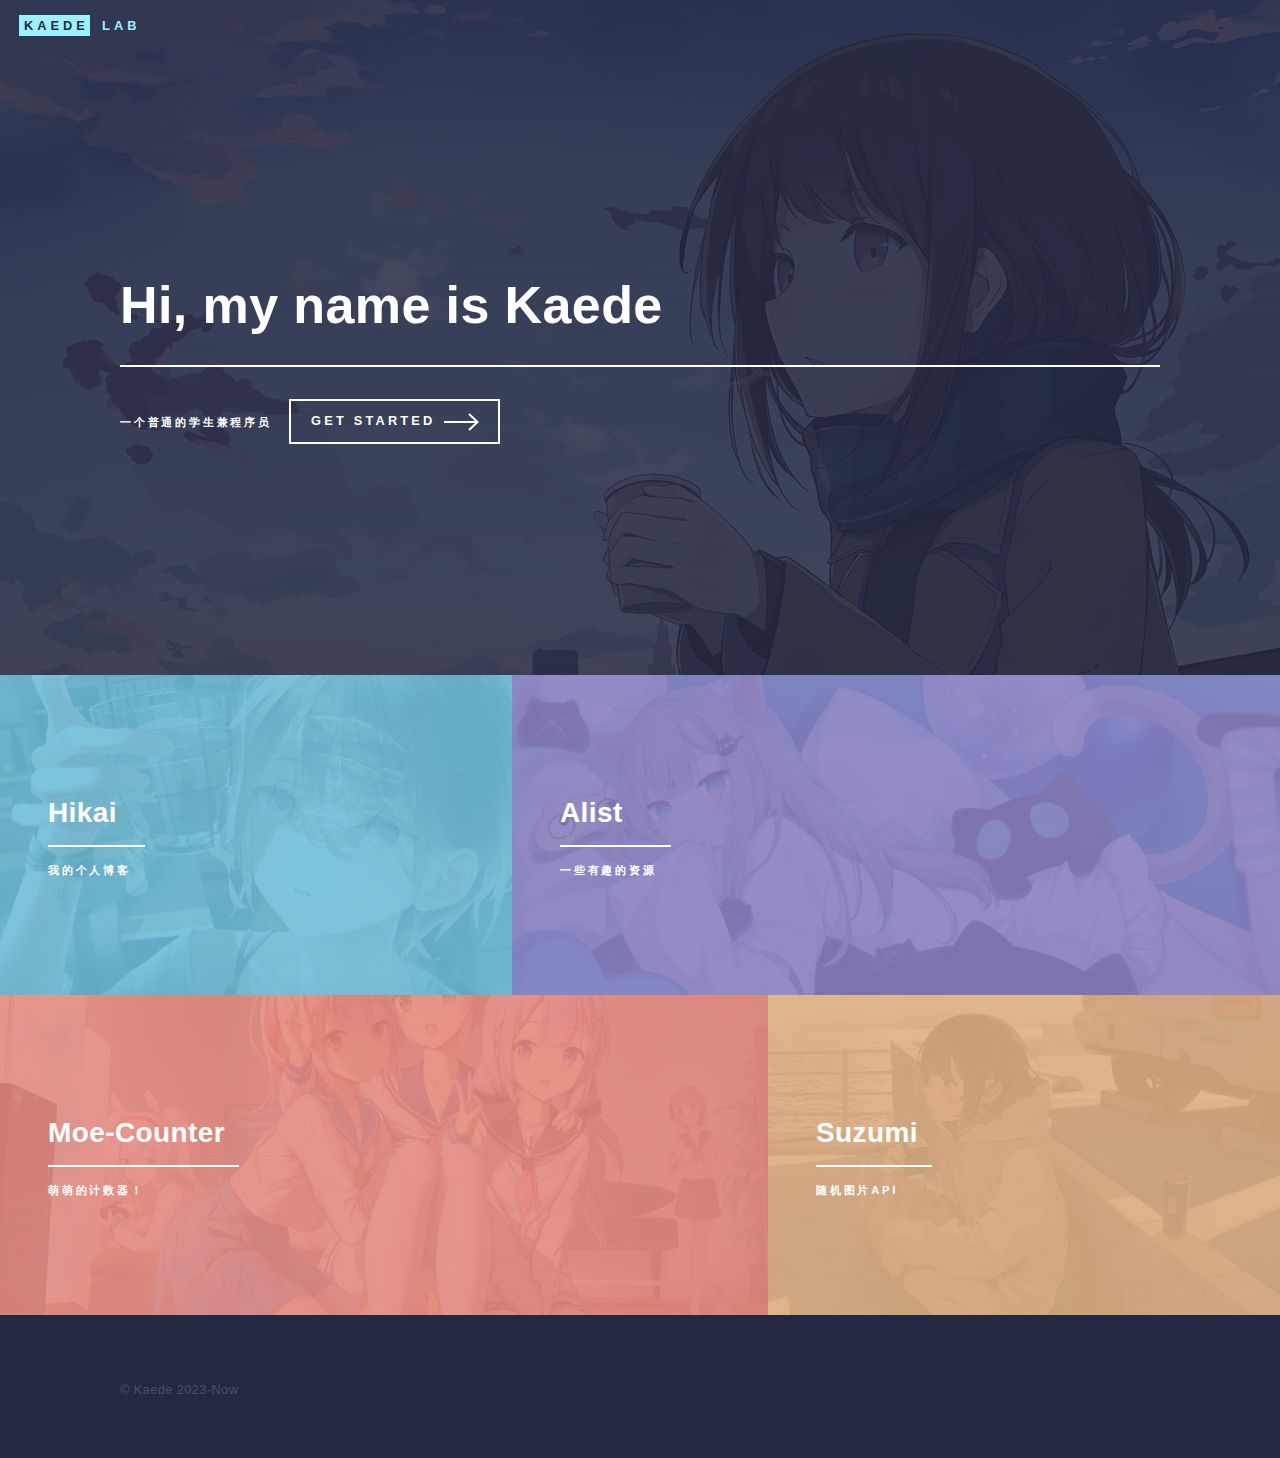
==== commit 01d94a40: "移除网站" ====
--- a/kaede-lab/index.html
+++ b/kaede-lab/index.html
@@ -43,15 +43,6 @@
 					<header class="major">
 						<h3><a href="https://blog.hikai.top/" class="link">Hikai</a></h3>
 						<p>我的个人博客</p>
-					</header>
-				</article>
-				<article>
-					<span class="image">
-						<img src="images/pic02.jpg" alt="" />
-					</span>
-					<header class="major">
-						<h3><a href="https://cloud.hikai.top/" class="link">Cloud</a></h3>
-						<p>简单搭建的云盘</p>
 					</header>
 				</article>
 				<article>
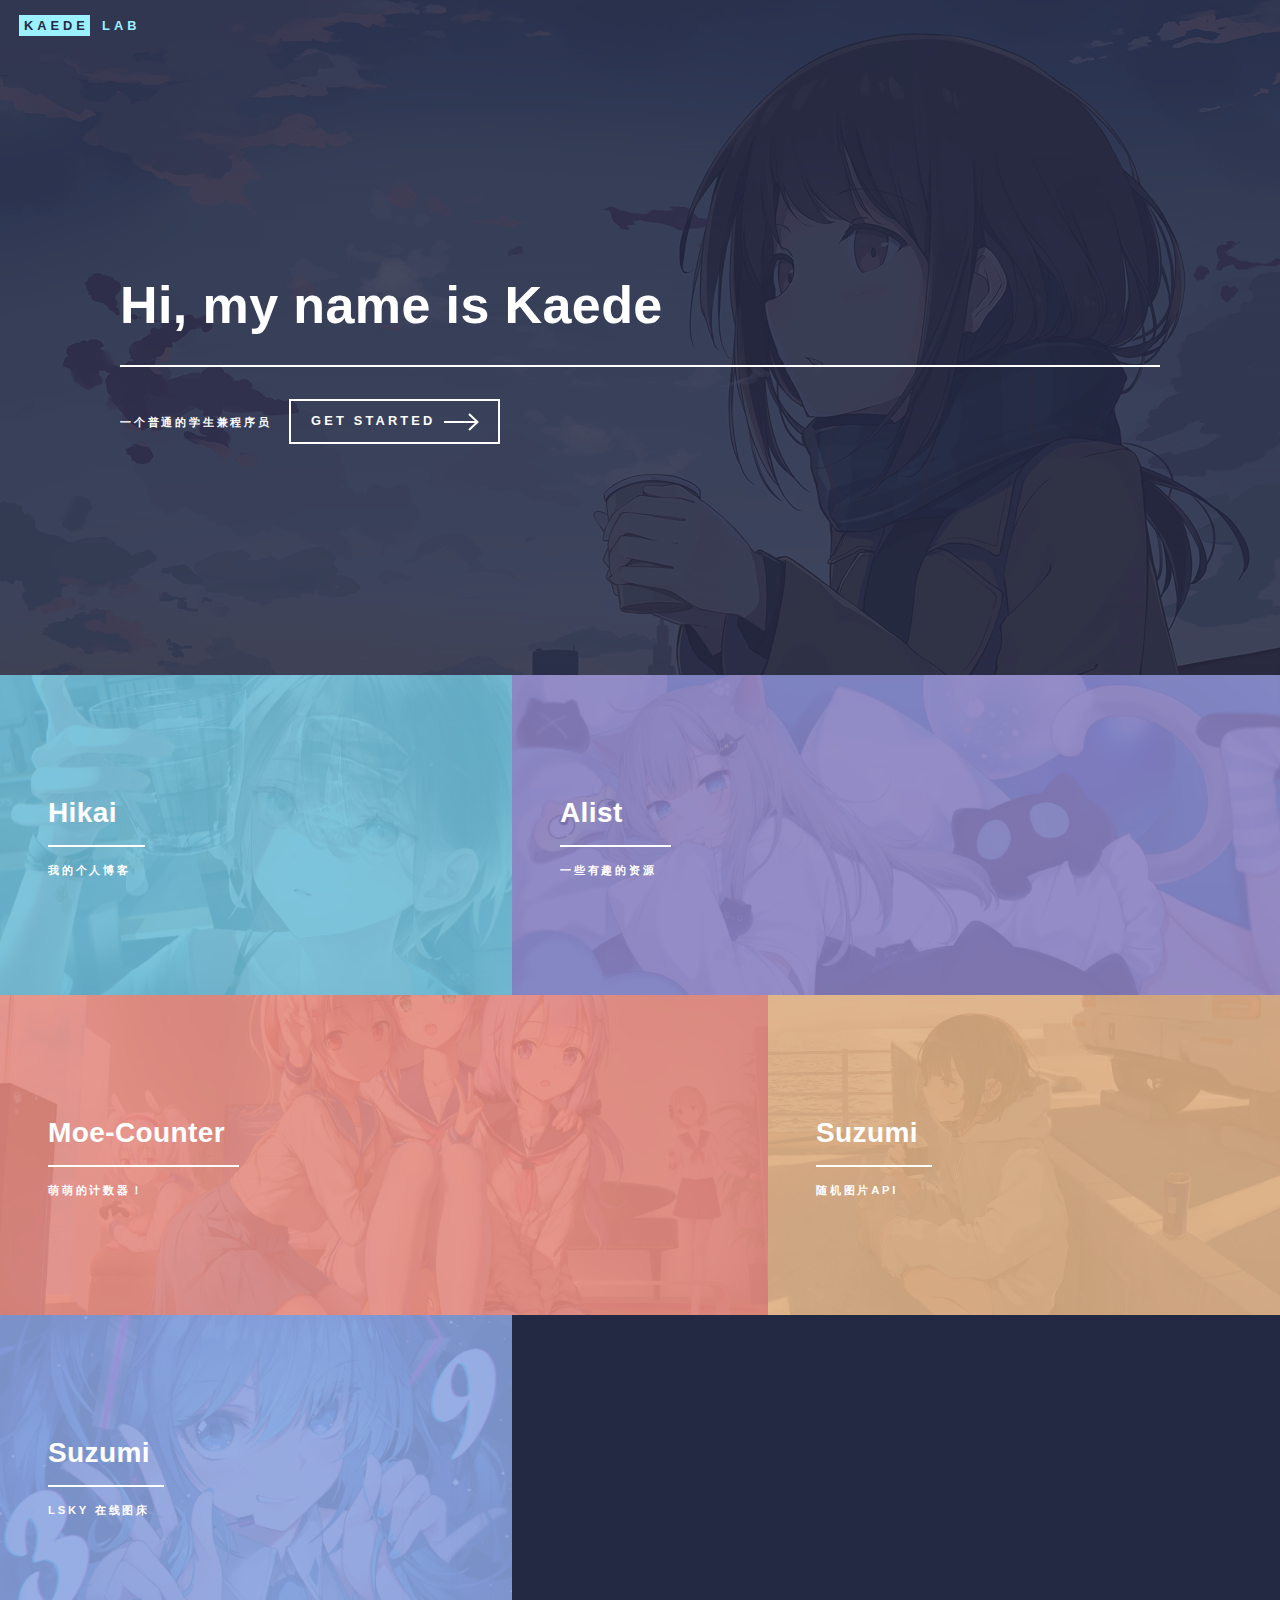
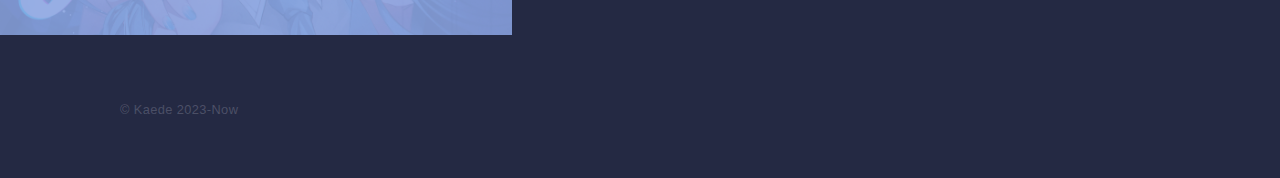
==== commit dcefded3: "Update index.html" ====
--- a/kaede-lab/index.html
+++ b/kaede-lab/index.html
@@ -72,6 +72,15 @@
 						<p>随机图片API</p>
 					</header>
 				</article>
+				<article>
+					<span class="image">
+						<img src="images/pic02.jpg" alt="" />
+					</span>
+					<header class="major">
+						<h3><a href="https://image.hikai.top/" class="link">Suzumi</a></h3>
+						<p>Lsky 在线图床</p>
+					</header>
+				</article>
 			</section>
 		</div>
 		<!-- Footer -->
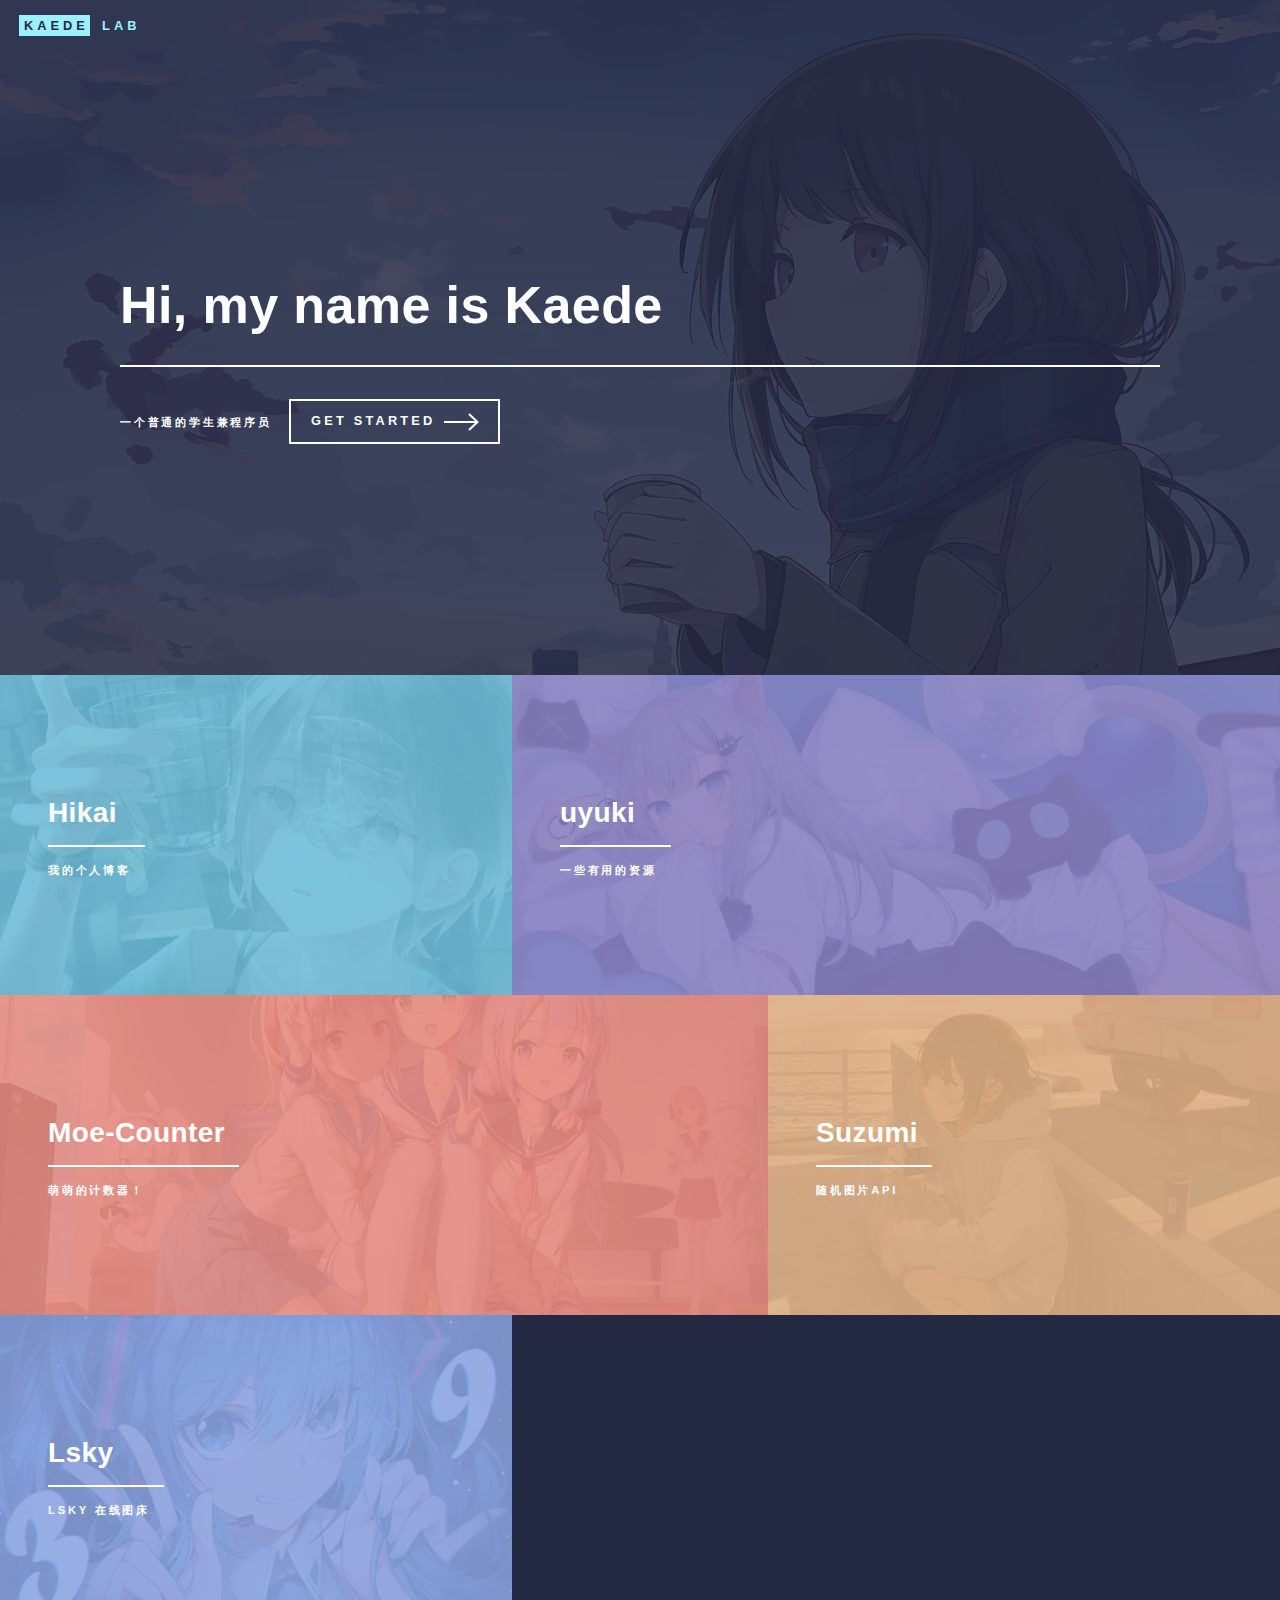
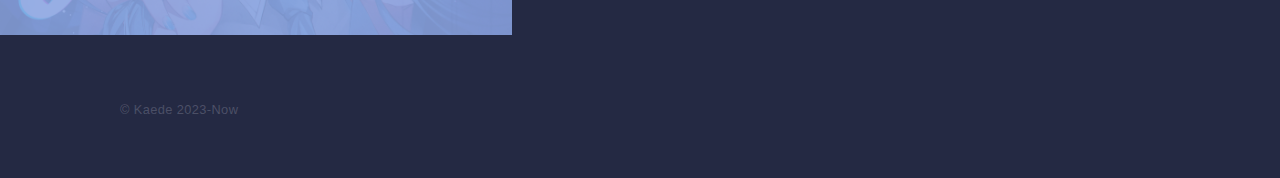
==== commit 94a75fc4: "Update index.html" ====
--- a/kaede-lab/index.html
+++ b/kaede-lab/index.html
@@ -50,8 +50,8 @@
 						<img src="images/pic03.jpg" alt="" />
 					</span>
 					<header class="major">
-						<h3><a href="https://disk.hikai.top/" class="link">Alist</a></h3>
-						<p>一些有趣的资源</p>
+						<h3><a href="https://uyuki.hikai.top/" class="link">uyuki</a></h3>
+						<p>一些有用的资源</p>
 					</header>
 				</article>
 				<article>
@@ -68,7 +68,7 @@
 						<img src="images/pic05.jpg" alt="" />
 					</span>
 					<header class="major">
-						<h3><a href="https://suzumi.hikai.top/" class="link">Suzumi</a></h3>
+						<h3><a href="https://pixiv.hikai.top/" class="link">Suzumi</a></h3>
 						<p>随机图片API</p>
 					</header>
 				</article>
@@ -77,7 +77,7 @@
 						<img src="images/pic02.jpg" alt="" />
 					</span>
 					<header class="major">
-						<h3><a href="https://image.hikai.top/" class="link">Suzumi</a></h3>
+						<h3><a href="https://lsky.hikai.top/" class="link">Lsky</a></h3>
 						<p>Lsky 在线图床</p>
 					</header>
 				</article>
@@ -105,4 +105,4 @@
 
 </body>
 
-</html>+</html>
